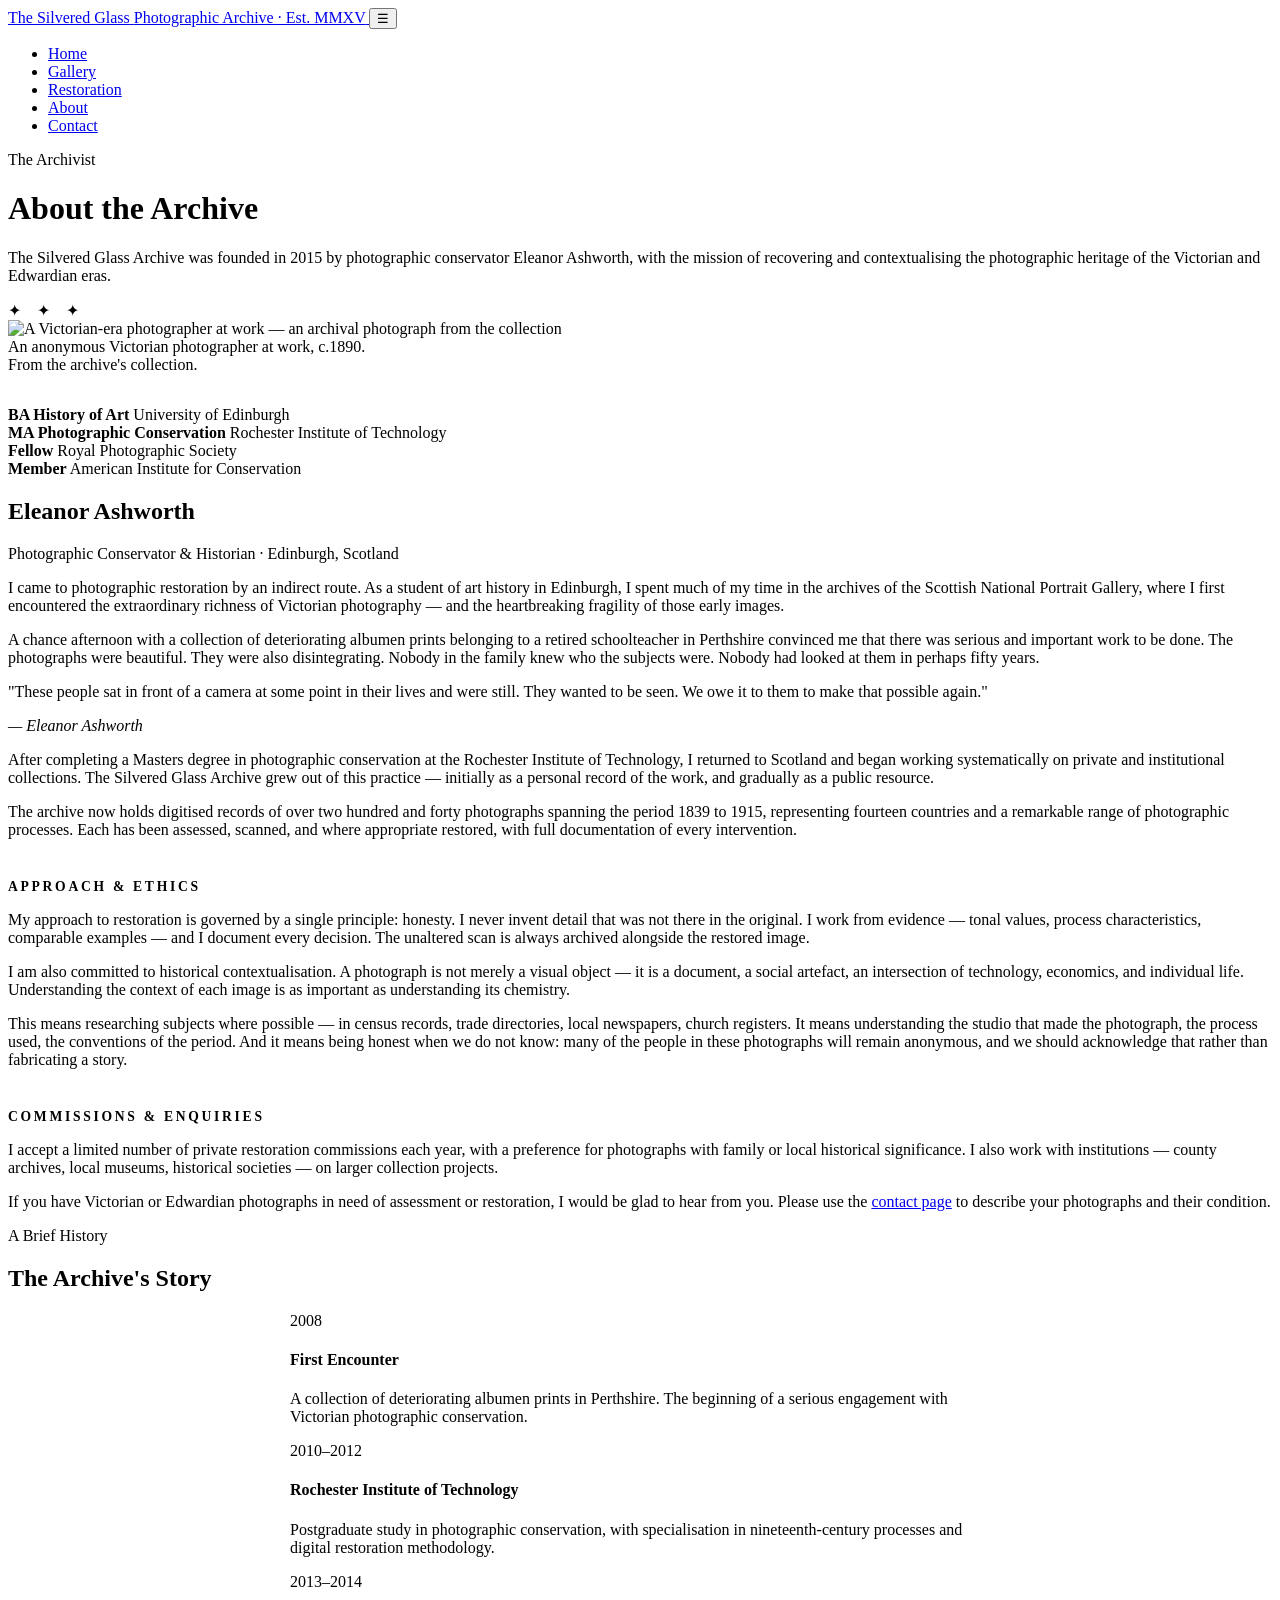
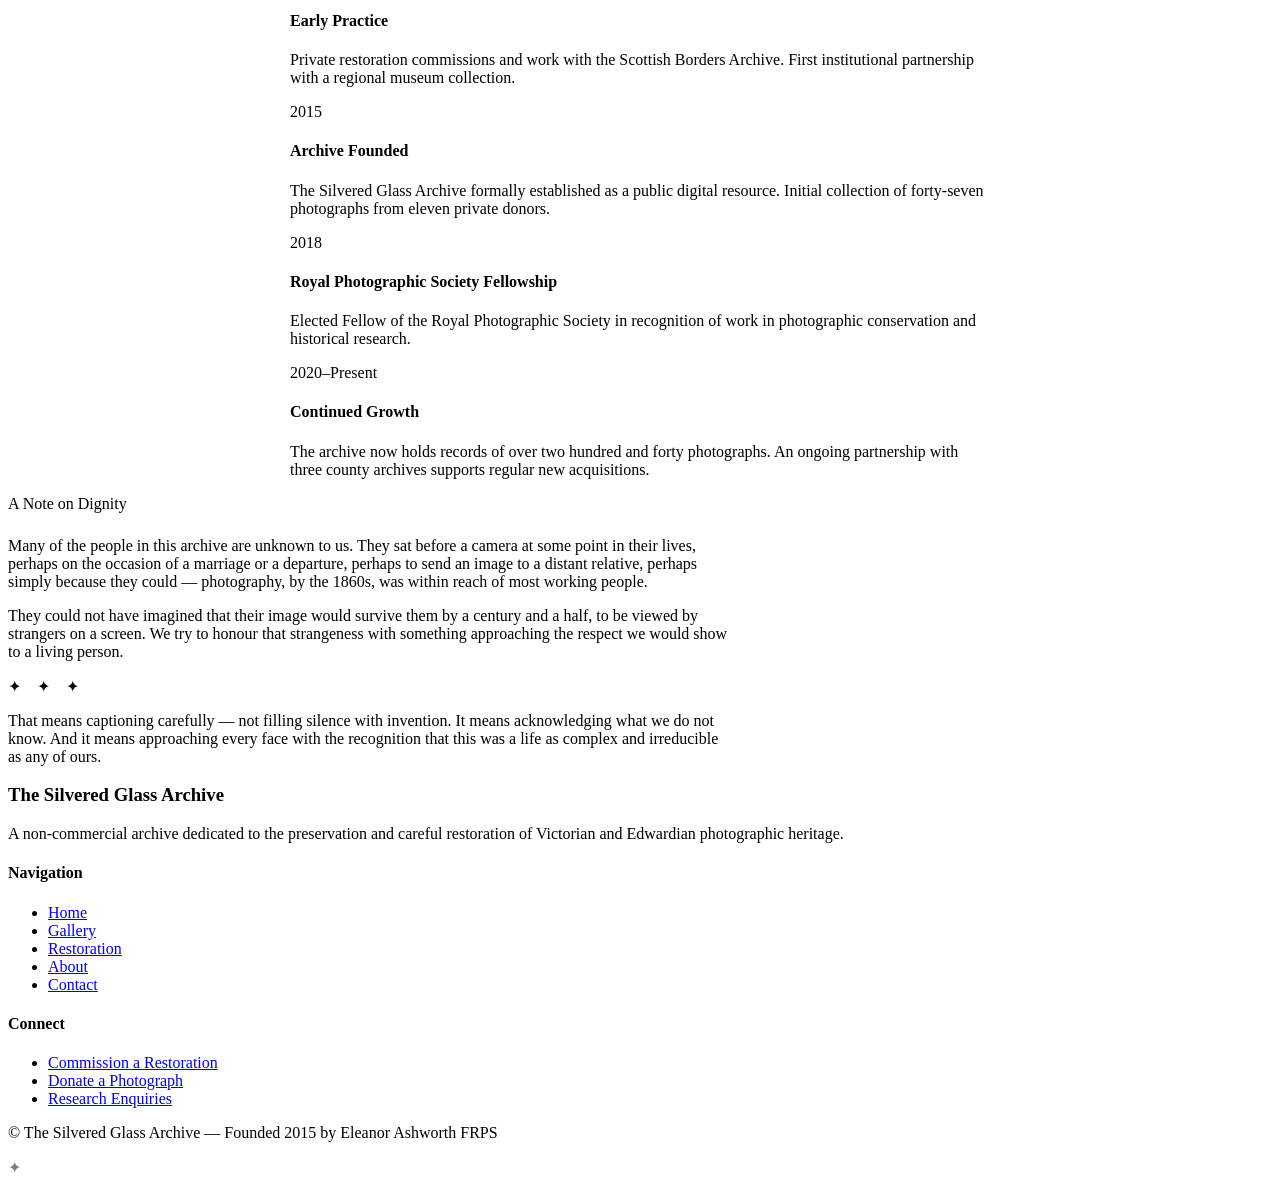
==== about.html @ 6a4a6309 "Add files via upload" ====
<!DOCTYPE html>
<html lang="en">
<head>
  <meta charset="UTF-8">
  <meta name="viewport" content="width=device-width, initial-scale=1.0">
  <meta name="description" content="About Eleanor Ashworth, founder of the Silvered Glass Archive and specialist in Victorian and Edwardian photographic restoration.">
  <title>About — The Silvered Glass Archive</title>
  <link rel="preconnect" href="https://fonts.googleapis.com">
  <link rel="preconnect" href="https://fonts.gstatic.com" crossorigin>
  <link rel="stylesheet" href="css/style.css">
</head>
<body>

<nav class="site-nav">
  <div class="nav-inner">
    <a href="index.html" class="nav-brand">
      <span>The Silvered Glass</span>
      <span>Photographic Archive · Est. MMXV</span>
    </a>
    <button class="nav-toggle" aria-label="Toggle navigation">☰</button>
    <ul class="nav-links">
      <li><a href="index.html">Home</a></li>
      <li><a href="gallery.html">Gallery</a></li>
      <li><a href="restoration.html">Restoration</a></li>
      <li><a href="about.html">About</a></li>
      <li><a href="contact.html">Contact</a></li>
    </ul>
  </div>
</nav>

<main class="page-wrap">

  <header class="page-hero">
    <p class="section-eyebrow">The Archivist</p>
    <h1 class="section-title">About the Archive</h1>
    <p class="section-lead">
      The Silvered Glass Archive was founded in 2015 by photographic conservator Eleanor Ashworth, with the mission of recovering and contextualising the photographic heritage of the Victorian and Edwardian eras.
    </p>
    <div class="ornament-divider" aria-hidden="true">✦ &ensp; ✦ &ensp; ✦</div>
  </header>

  <!-- MAIN ABOUT SECTION -->
  <section class="section">
    <div class="about-grid">

      <!-- Portrait column -->
      <div class="about-portrait">
        <img
          src="https://upload.wikimedia.org/wikipedia/commons/thumb/b/b2/Fotothek_df_ps_0000010_Portr%C3%A4ts_%5E_Berufsportr%C3%A4ts_%5E_Fotografen.jpg/480px-Fotothek_df_ps_0000010_Portr%C3%A4ts_%5E_Berufsportr%C3%A4ts_%5E_Fotografen.jpg"
          alt="A Victorian-era photographer at work — an archival photograph from the collection"
          loading="lazy">
        <div class="about-portrait-caption">
          An anonymous Victorian photographer at work, c.1890.<br>From the archive's collection.
        </div>

        <div style="margin-top:2rem;">
          <div class="credentials">
            <div class="credential-item">
              <strong>BA History of Art</strong>
              <span>University of Edinburgh</span>
            </div>
            <div class="credential-item">
              <strong>MA Photographic Conservation</strong>
              <span>Rochester Institute of Technology</span>
            </div>
            <div class="credential-item">
              <strong>Fellow</strong>
              <span>Royal Photographic Society</span>
            </div>
            <div class="credential-item">
              <strong>Member</strong>
              <span>American Institute for Conservation</span>
            </div>
          </div>
        </div>
      </div>

      <!-- Text column -->
      <div class="about-text">
        <h2>Eleanor Ashworth</h2>
        <p class="tagline">Photographic Conservator &amp; Historian · Edinburgh, Scotland</p>

        <p>
          I came to photographic restoration by an indirect route. As a student of art history in Edinburgh, I spent much of my time in the archives of the Scottish National Portrait Gallery, where I first encountered the extraordinary richness of Victorian photography — and the heartbreaking fragility of those early images.
        </p>

        <p>
          A chance afternoon with a collection of deteriorating albumen prints belonging to a retired schoolteacher in Perthshire convinced me that there was serious and important work to be done. The photographs were beautiful. They were also disintegrating. Nobody in the family knew who the subjects were. Nobody had looked at them in perhaps fifty years.
        </p>

        <div class="pullquote">
          <p>"These people sat in front of a camera at some point in their lives and were still. They wanted to be seen. We owe it to them to make that possible again."</p>
          <cite>— Eleanor Ashworth</cite>
        </div>

        <p>
          After completing a Masters degree in photographic conservation at the Rochester Institute of Technology, I returned to Scotland and began working systematically on private and institutional collections. The Silvered Glass Archive grew out of this practice — initially as a personal record of the work, and gradually as a public resource.
        </p>

        <p>
          The archive now holds digitised records of over two hundred and forty photographs spanning the period 1839 to 1915, representing fourteen countries and a remarkable range of photographic processes. Each has been assessed, scanned, and where appropriate restored, with full documentation of every intervention.
        </p>

        <h3 style="font-family:var(--font-heading);font-size:.85rem;letter-spacing:.2em;text-transform:uppercase;color:var(--gold);margin:2.5rem 0 1rem;">Approach &amp; Ethics</h3>

        <p>
          My approach to restoration is governed by a single principle: honesty. I never invent detail that was not there in the original. I work from evidence — tonal values, process characteristics, comparable examples — and I document every decision. The unaltered scan is always archived alongside the restored image.
        </p>

        <p>
          I am also committed to historical contextualisation. A photograph is not merely a visual object — it is a document, a social artefact, an intersection of technology, economics, and individual life. Understanding the context of each image is as important as understanding its chemistry.
        </p>

        <p>
          This means researching subjects where possible — in census records, trade directories, local newspapers, church registers. It means understanding the studio that made the photograph, the process used, the conventions of the period. And it means being honest when we do not know: many of the people in these photographs will remain anonymous, and we should acknowledge that rather than fabricating a story.
        </p>

        <h3 style="font-family:var(--font-heading);font-size:.85rem;letter-spacing:.2em;text-transform:uppercase;color:var(--gold);margin:2.5rem 0 1rem;">Commissions &amp; Enquiries</h3>

        <p>
          I accept a limited number of private restoration commissions each year, with a preference for photographs with family or local historical significance. I also work with institutions — county archives, local museums, historical societies — on larger collection projects.
        </p>

        <p>
          If you have Victorian or Edwardian photographs in need of assessment or restoration, I would be glad to hear from you. Please use the <a href="contact.html">contact page</a> to describe your photographs and their condition.
        </p>
      </div>
    </div>
  </section>

  <!-- ARCHIVE HISTORY -->
  <div class="stripe">
    <div class="section" style="padding-top:0;padding-bottom:0;">
      <div class="section-header">
        <p class="section-eyebrow">A Brief History</p>
        <h2 class="section-title">The Archive's Story</h2>
      </div>

      <div style="max-width:700px;margin:0 auto;">
        <div class="timeline">
          <div class="timeline-entry">
            <p class="timeline-year">2008</p>
            <h4>First Encounter</h4>
            <p>A collection of deteriorating albumen prints in Perthshire. The beginning of a serious engagement with Victorian photographic conservation.</p>
          </div>
          <div class="timeline-entry">
            <p class="timeline-year">2010–2012</p>
            <h4>Rochester Institute of Technology</h4>
            <p>Postgraduate study in photographic conservation, with specialisation in nineteenth-century processes and digital restoration methodology.</p>
          </div>
          <div class="timeline-entry">
            <p class="timeline-year">2013–2014</p>
            <h4>Early Practice</h4>
            <p>Private restoration commissions and work with the Scottish Borders Archive. First institutional partnership with a regional museum collection.</p>
          </div>
          <div class="timeline-entry">
            <p class="timeline-year">2015</p>
            <h4>Archive Founded</h4>
            <p>The Silvered Glass Archive formally established as a public digital resource. Initial collection of forty-seven photographs from eleven private donors.</p>
          </div>
          <div class="timeline-entry">
            <p class="timeline-year">2018</p>
            <h4>Royal Photographic Society Fellowship</h4>
            <p>Elected Fellow of the Royal Photographic Society in recognition of work in photographic conservation and historical research.</p>
          </div>
          <div class="timeline-entry">
            <p class="timeline-year">2020–Present</p>
            <h4>Continued Growth</h4>
            <p>The archive now holds records of over two hundred and forty photographs. An ongoing partnership with three county archives supports regular new acquisitions.</p>
          </div>
        </div>
      </div>
    </div>
  </div>

  <!-- PHILOSOPHY SECTION -->
  <section class="section">
    <div class="intro-block max-w-prose" style="max-width:720px;">
      <div class="corner-decoration tl"></div>
      <div class="corner-decoration tr"></div>
      <div class="corner-decoration bl"></div>
      <div class="corner-decoration br"></div>
      <p class="section-eyebrow" style="margin-bottom:1.5rem;">A Note on Dignity</p>
      <p>
        Many of the people in this archive are unknown to us. They sat before a camera at some point in their lives, perhaps on the occasion of a marriage or a departure, perhaps to send an image to a distant relative, perhaps simply because they could — photography, by the 1860s, was within reach of most working people.
      </p>
      <p>
        They could not have imagined that their image would survive them by a century and a half, to be viewed by strangers on a screen. We try to honour that strangeness with something approaching the respect we would show to a living person.
      </p>
      <div class="ornament-divider" aria-hidden="true">✦ &ensp; ✦ &ensp; ✦</div>
      <p>
        That means captioning carefully — not filling silence with invention. It means acknowledging what we do not know. And it means approaching every face with the recognition that this was a life as complex and irreducible as any of ours.
      </p>
    </div>
  </section>

</main>

<footer class="site-footer">
  <div class="footer-inner">
    <div class="footer-brand">
      <h3>The Silvered Glass Archive</h3>
      <p>A non-commercial archive dedicated to the preservation and careful restoration of Victorian and Edwardian photographic heritage.</p>
    </div>
    <div class="footer-col">
      <h4>Navigation</h4>
      <ul>
        <li><a href="index.html">Home</a></li>
        <li><a href="gallery.html">Gallery</a></li>
        <li><a href="restoration.html">Restoration</a></li>
        <li><a href="about.html">About</a></li>
        <li><a href="contact.html">Contact</a></li>
      </ul>
    </div>
    <div class="footer-col">
      <h4>Connect</h4>
      <ul>
        <li><a href="contact.html">Commission a Restoration</a></li>
        <li><a href="contact.html">Donate a Photograph</a></li>
        <li><a href="contact.html">Research Enquiries</a></li>
      </ul>
    </div>
  </div>
  <div class="footer-bottom">
    <p>© The Silvered Glass Archive — Founded 2015 by Eleanor Ashworth FRPS</p>
    <p style="color:var(--gold);opacity:.5;">✦</p>
  </div>
</footer>

<script src="js/main.js"></script>
</body>
</html>
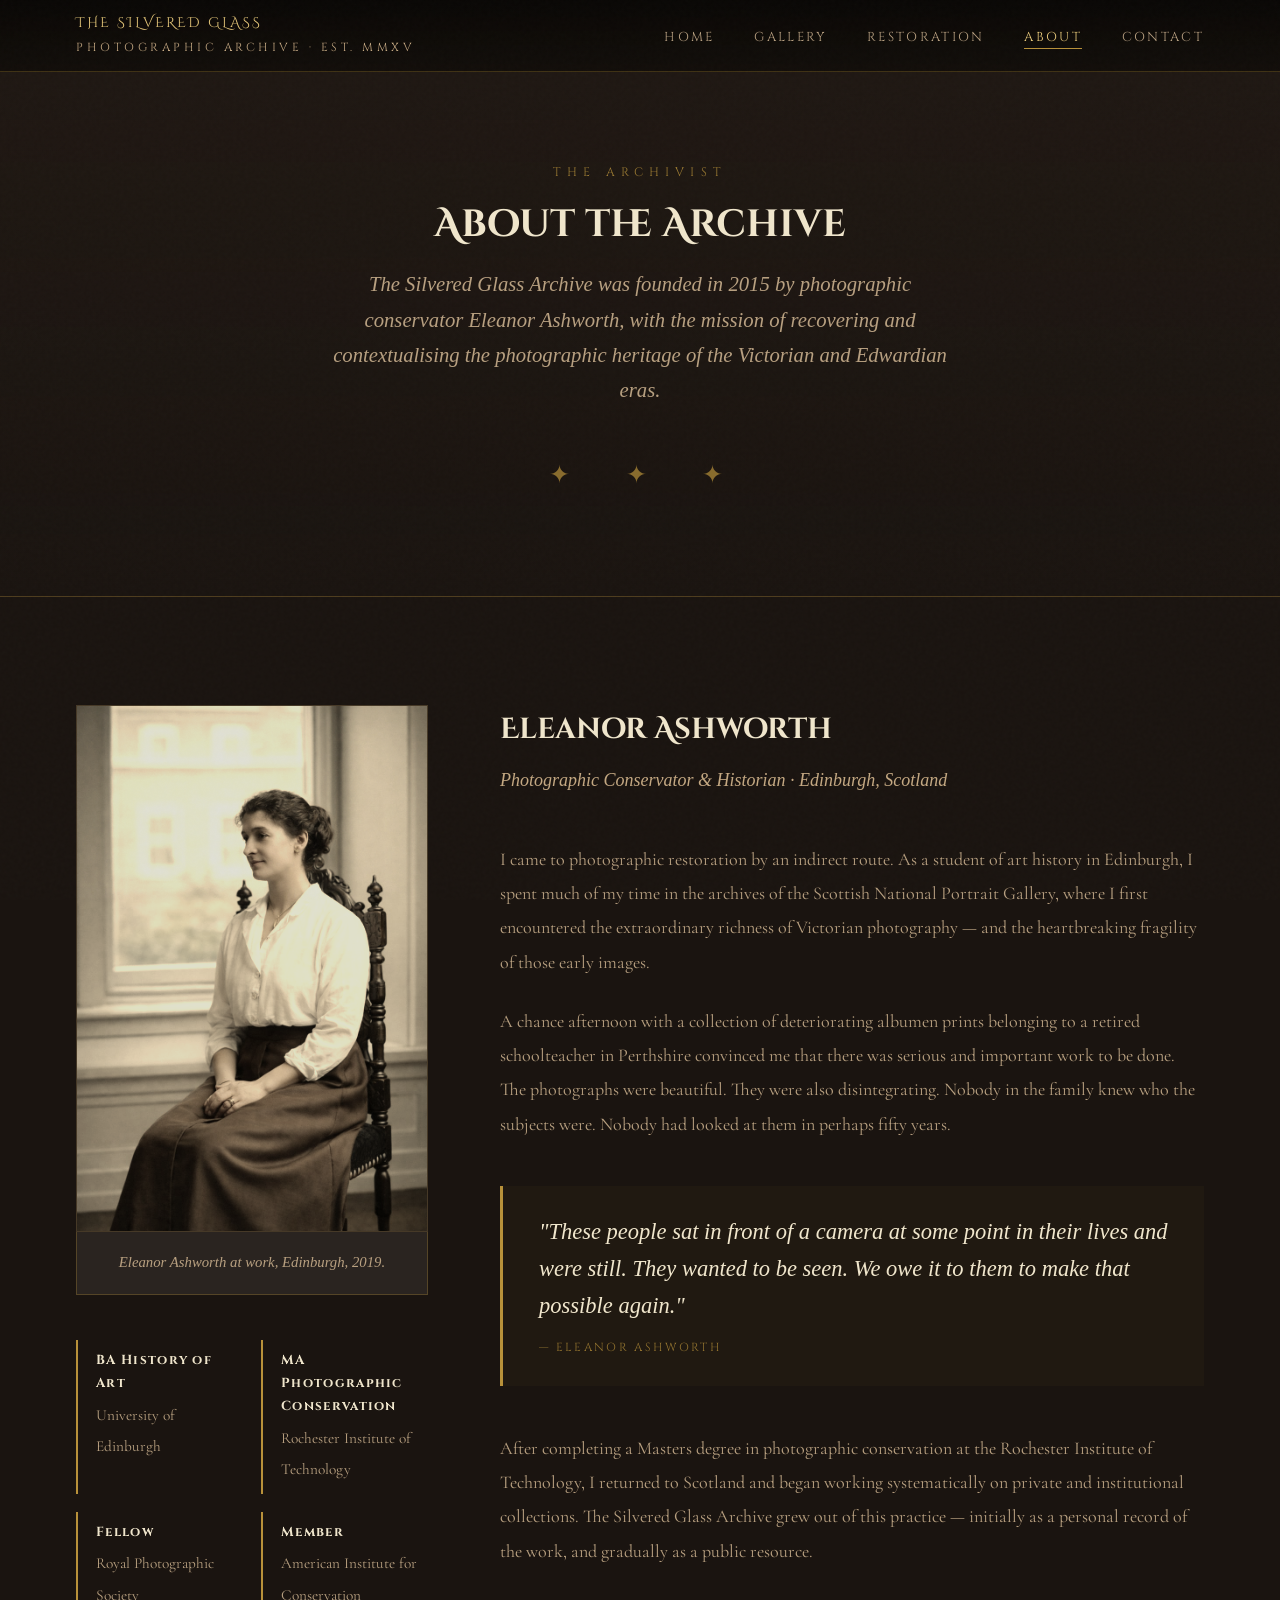
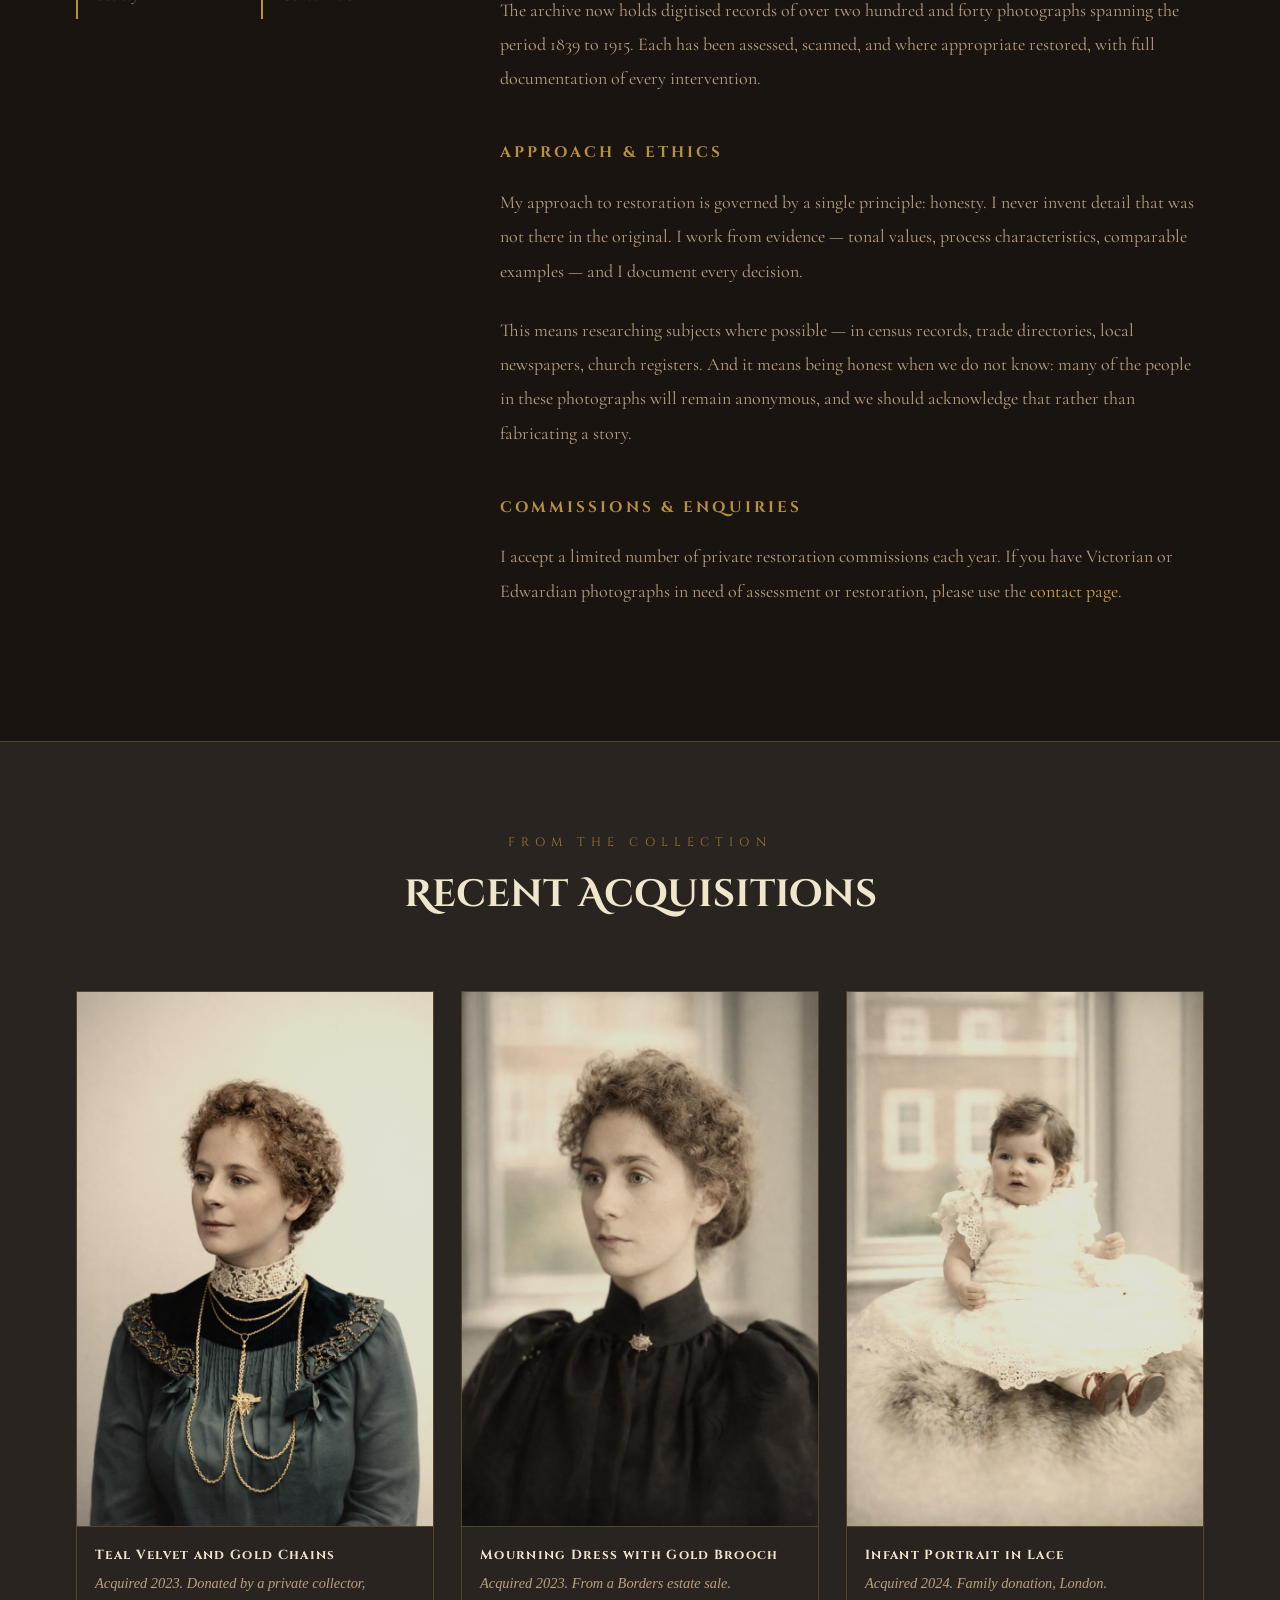
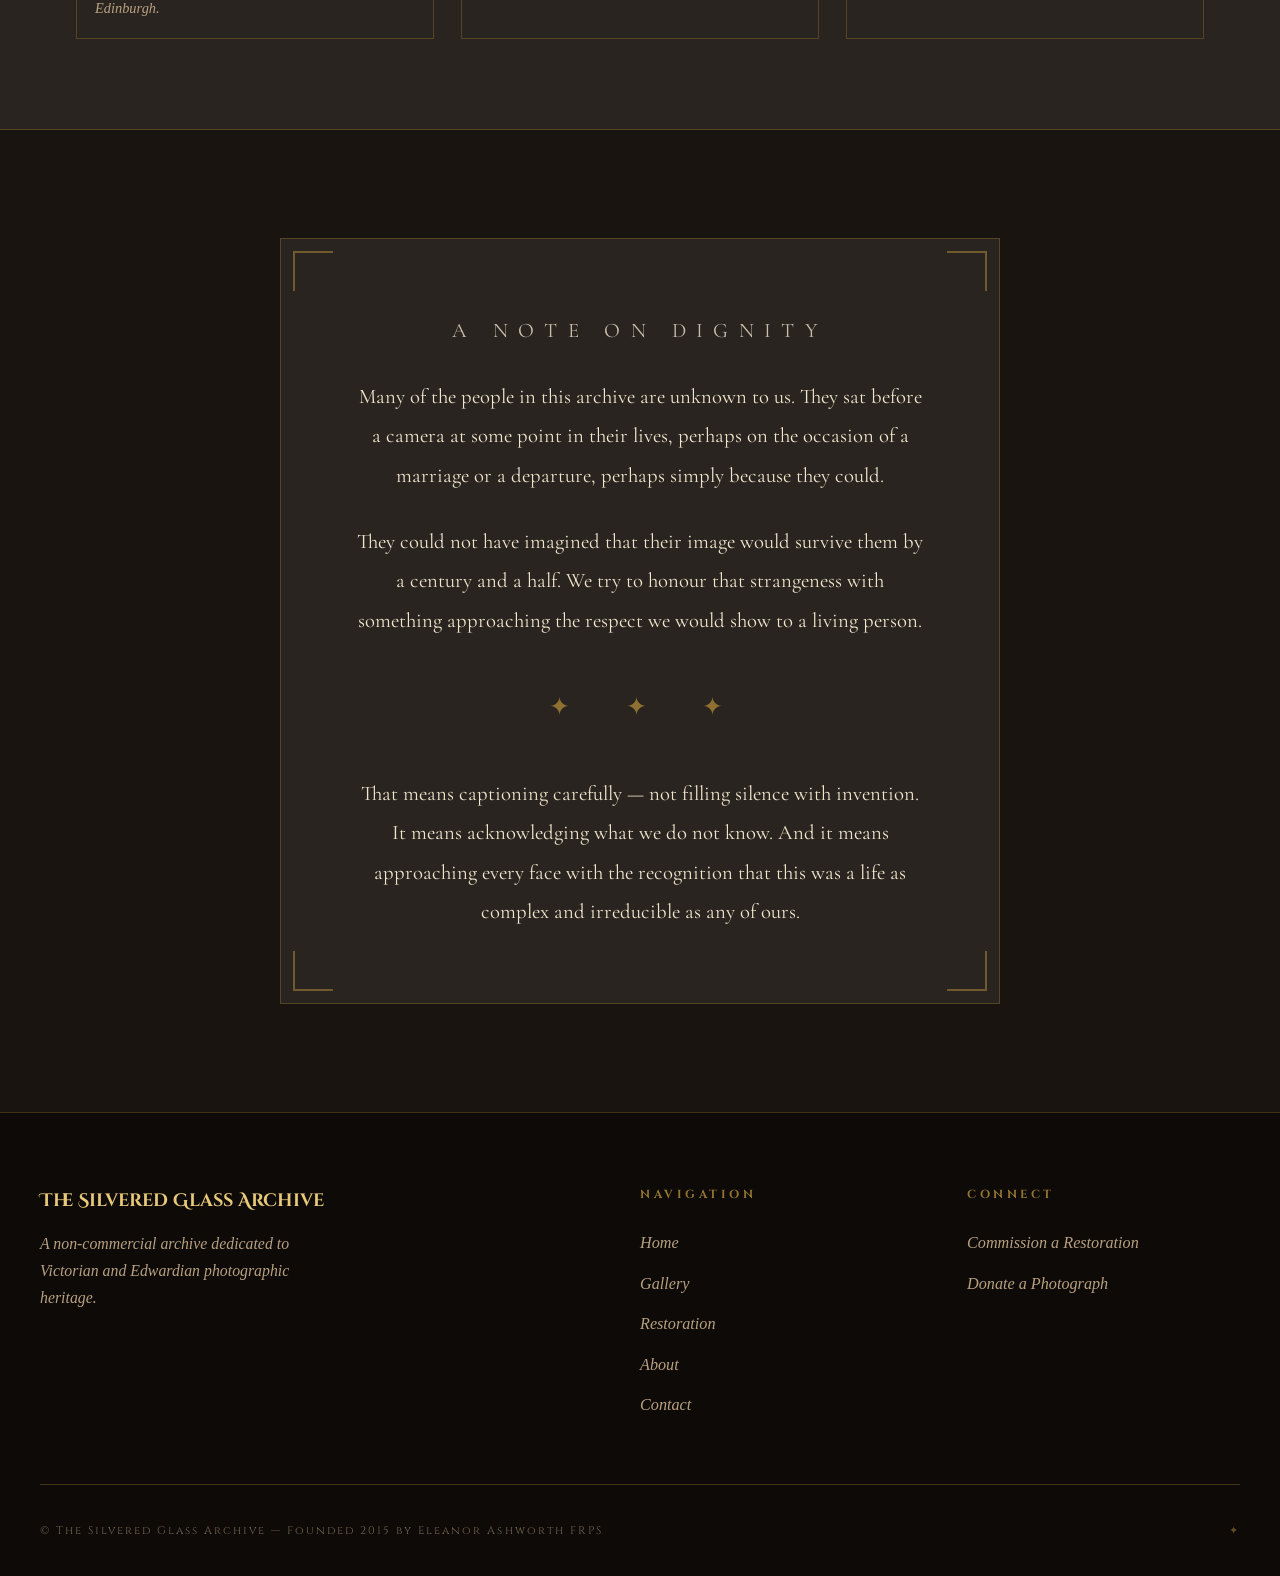
==== commit 1cb78843: "Add files via upload" ====
--- a/about.html
+++ b/about.html
@@ -3,21 +3,1219 @@
 <head>
   <meta charset="UTF-8">
   <meta name="viewport" content="width=device-width, initial-scale=1.0">
-  <meta name="description" content="About Eleanor Ashworth, founder of the Silvered Glass Archive and specialist in Victorian and Edwardian photographic restoration.">
   <title>About — The Silvered Glass Archive</title>
-  <link rel="preconnect" href="https://fonts.googleapis.com">
-  <link rel="preconnect" href="https://fonts.gstatic.com" crossorigin>
-  <link rel="stylesheet" href="css/style.css">
+  <style>
+@import url('https://fonts.googleapis.com/css2?family=IM+Fell+English:ital@0;1&family=IM+Fell+English+SC&family=Cinzel+Decorative:wght@400;700&family=Cinzel:wght@400;500;600&family=Cormorant+Garamond:ital,wght@0,300;0,400;0,500;0,600;1,300;1,400;1,500&display=swap');
+
+/* ─────────────────────────────────────────
+   CUSTOM PROPERTIES
+───────────────────────────────────────── */
+:root {
+  --ink:          #1a1410;
+  --charcoal:     #2a2420;
+  --dark-brown:   #3d2e22;
+  --warm-brown:   #5c4030;
+  --gold:         #b8913a;
+  --gold-light:   #d4a84b;
+  --gold-pale:    #e8c97a;
+  --parchment:    #f0e6cc;
+  --parchment-dk: #ddd0b0;
+  --cream:        #f7f0e0;
+  --sepia:        #c4a882;
+  --sepia-dark:   #8b7355;
+  --text-primary: #f0e6cc;
+  --text-muted:   #b8a080;
+  --border:       rgba(184,145,58,0.3);
+  --border-bright:rgba(184,145,58,0.65);
+  --shadow:       rgba(0,0,0,0.6);
+
+  --font-display: 'Cinzel Decorative', serif;
+  --font-heading: 'Cinzel', serif;
+  --font-body:    'Cormorant Garamond', serif;
+  --font-italic:  'IM Fell English', serif;
+
+  --nav-h: 72px;
+}
+
+/* ─────────────────────────────────────────
+   RESET & BASE
+───────────────────────────────────────── */
+*, *::before, *::after { box-sizing: border-box; margin: 0; padding: 0; }
+
+html { scroll-behavior: smooth; font-size: 18px; }
+
+body {
+  background-color: var(--ink);
+  color: var(--text-primary);
+  font-family: var(--font-body);
+  font-weight: 400;
+  line-height: 1.75;
+  min-height: 100vh;
+  overflow-x: hidden;
+}
+
+/* Grain texture overlay */
+body::before {
+  content: '';
+  position: fixed;
+  inset: 0;
+  background-image: url("data:image/svg+xml,%3Csvg viewBox='0 0 256 256' xmlns='http://www.w3.org/2000/svg'%3E%3Cfilter id='noise'%3E%3CfeTurbulence type='fractalNoise' baseFrequency='0.9' numOctaves='4' stitchTiles='stitch'/%3E%3C/filter%3E%3Crect width='100%25' height='100%25' filter='url(%23noise)' opacity='0.04'/%3E%3C/svg%3E");
+  pointer-events: none;
+  z-index: 9999;
+  opacity: 0.45;
+}
+
+img { max-width: 100%; display: block; }
+a  { color: var(--gold-light); text-decoration: none; transition: color .25s; }
+a:hover { color: var(--gold-pale); }
+
+/* ─────────────────────────────────────────
+   SCROLLBAR
+───────────────────────────────────────── */
+::-webkit-scrollbar { width: 8px; }
+::-webkit-scrollbar-track { background: var(--charcoal); }
+::-webkit-scrollbar-thumb { background: var(--warm-brown); border-radius: 4px; }
+::-webkit-scrollbar-thumb:hover { background: var(--gold); }
+
+/* ─────────────────────────────────────────
+   ORNAMENTAL ELEMENTS
+───────────────────────────────────────── */
+.ornament {
+  display: flex; align-items: center; gap: 1rem;
+  color: var(--gold); font-size: .9rem; letter-spacing: .15em;
+}
+.ornament::before,
+.ornament::after {
+  content: '';
+  flex: 1; height: 1px;
+  background: linear-gradient(90deg, transparent, var(--gold), transparent);
+}
+
+.ornament-divider {
+  text-align: center;
+  color: var(--gold);
+  font-size: 1.4rem;
+  letter-spacing: .3em;
+  margin: 2.5rem 0;
+  opacity: .7;
+}
+
+.corner-decoration {
+  position: absolute;
+  width: 40px; height: 40px;
+  border-color: var(--gold);
+  border-style: solid;
+  opacity: .5;
+}
+.corner-decoration.tl { top: 12px; left: 12px; border-width: 2px 0 0 2px; }
+.corner-decoration.tr { top: 12px; right: 12px; border-width: 2px 2px 0 0; }
+.corner-decoration.bl { bottom: 12px; left: 12px; border-width: 0 0 2px 2px; }
+.corner-decoration.br { bottom: 12px; right: 12px; border-width: 0 2px 2px 0; }
+
+/* ─────────────────────────────────────────
+   NAVIGATION
+───────────────────────────────────────── */
+.site-nav {
+  position: fixed; top: 0; left: 0; right: 0;
+  height: var(--nav-h);
+  background: linear-gradient(180deg, rgba(10,8,6,.98) 0%, rgba(18,14,10,.92) 100%);
+  border-bottom: 1px solid var(--border);
+  z-index: 1000;
+  display: flex; align-items: center;
+  backdrop-filter: blur(8px);
+}
+
+.nav-inner {
+  max-width: 1200px; width: 100%;
+  margin: 0 auto;
+  padding: 0 2rem;
+  display: flex; align-items: center; justify-content: space-between;
+}
+
+.nav-brand {
+  font-family: var(--font-heading);
+  font-size: .85rem;
+  letter-spacing: .22em;
+  text-transform: uppercase;
+  color: var(--gold-light);
+  display: flex; flex-direction: column; align-items: flex-start;
+  gap: 2px;
+}
+.nav-brand span:first-child {
+  font-family: var(--font-display);
+  font-size: .75rem;
+  letter-spacing: .15em;
+  color: var(--gold-pale);
+}
+.nav-brand span:last-child {
+  font-size: .65rem;
+  color: var(--sepia);
+  letter-spacing: .3em;
+}
+
+.nav-links {
+  list-style: none;
+  display: flex; gap: 2.2rem; align-items: center;
+}
+
+.nav-links a {
+  font-family: var(--font-heading);
+  font-size: .72rem;
+  letter-spacing: .18em;
+  text-transform: uppercase;
+  color: var(--text-muted);
+  position: relative;
+  padding-bottom: 3px;
+  transition: color .3s;
+}
+.nav-links a::after {
+  content: '';
+  position: absolute; bottom: 0; left: 0; right: 0;
+  height: 1px;
+  background: var(--gold);
+  transform: scaleX(0);
+  transition: transform .3s ease;
+}
+.nav-links a:hover,
+.nav-links a.active { color: var(--gold-pale); }
+.nav-links a:hover::after,
+.nav-links a.active::after { transform: scaleX(1); }
+
+.nav-toggle {
+  display: none;
+  background: none; border: 1px solid var(--border);
+  color: var(--gold); cursor: pointer;
+  padding: .4rem .6rem; font-size: 1.1rem;
+  border-radius: 2px;
+}
+
+/* ─────────────────────────────────────────
+   PAGE WRAPPER
+───────────────────────────────────────── */
+.page-wrap {
+  padding-top: var(--nav-h);
+  min-height: 100vh;
+}
+
+/* ─────────────────────────────────────────
+   HERO — HOME
+───────────────────────────────────────── */
+.hero {
+  position: relative;
+  min-height: calc(100vh - var(--nav-h));
+  display: flex; align-items: center; justify-content: center;
+  overflow: hidden;
+  background: var(--ink);
+}
+
+.hero-backdrop {
+  position: absolute; inset: 0;
+  background:
+    radial-gradient(ellipse 80% 60% at 50% 40%, rgba(92,64,48,.18) 0%, transparent 70%),
+    radial-gradient(ellipse 60% 80% at 20% 80%, rgba(61,46,34,.2) 0%, transparent 60%),
+    linear-gradient(180deg, rgba(10,8,6,1) 0%, rgba(26,20,16,.95) 50%, rgba(10,8,6,1) 100%);
+}
+
+/* Vignette photo strips */
+.hero-photos {
+  position: absolute; inset: 0;
+  display: grid;
+  grid-template-columns: repeat(5, 1fr);
+  opacity: .12;
+  gap: 2px;
+}
+.hero-photos .photo-strip {
+  background: var(--dark-brown);
+  position: relative;
+  overflow: hidden;
+}
+.hero-photos .photo-strip::after {
+  content: '';
+  position: absolute; inset: 0;
+  background: linear-gradient(180deg, var(--ink) 0%, transparent 25%, transparent 75%, var(--ink) 100%);
+}
+
+.hero-content {
+  position: relative;
+  text-align: center;
+  padding: 4rem 2rem;
+  max-width: 860px;
+}
+
+.hero-eyebrow {
+  font-family: var(--font-heading);
+  font-size: .72rem;
+  letter-spacing: .45em;
+  text-transform: uppercase;
+  color: var(--gold);
+  margin-bottom: 1.8rem;
+  opacity: .85;
+}
+
+.hero-title {
+  font-family: var(--font-display);
+  font-size: clamp(2rem, 5vw, 3.6rem);
+  font-weight: 700;
+  line-height: 1.15;
+  color: var(--parchment);
+  text-shadow: 0 2px 30px rgba(0,0,0,.8);
+  margin-bottom: .8rem;
+}
+.hero-title em {
+  font-style: italic;
+  color: var(--gold-pale);
+  font-family: 'IM Fell English', serif;
+}
+
+.hero-subtitle {
+  font-family: var(--font-italic);
+  font-style: italic;
+  font-size: clamp(1rem, 2.2vw, 1.3rem);
+  color: var(--sepia);
+  line-height: 1.6;
+  margin-bottom: 2.8rem;
+  max-width: 580px;
+  margin-left: auto; margin-right: auto;
+}
+
+.hero-dates {
+  font-family: var(--font-heading);
+  font-size: .7rem;
+  letter-spacing: .4em;
+  color: var(--gold);
+  opacity: .7;
+  margin-bottom: 3rem;
+}
+
+.btn-primary {
+  display: inline-block;
+  font-family: var(--font-heading);
+  font-size: .75rem;
+  letter-spacing: .25em;
+  text-transform: uppercase;
+  color: var(--ink);
+  background: linear-gradient(135deg, var(--gold) 0%, var(--gold-light) 50%, var(--gold) 100%);
+  padding: .85rem 2.4rem;
+  border: none;
+  cursor: pointer;
+  position: relative;
+  transition: opacity .3s, transform .2s;
+  clip-path: polygon(8px 0%, 100% 0%, calc(100% - 8px) 100%, 0% 100%);
+}
+.btn-primary:hover {
+  opacity: .9; transform: translateY(-1px);
+  color: var(--ink);
+}
+
+.btn-secondary {
+  display: inline-block;
+  font-family: var(--font-heading);
+  font-size: .75rem;
+  letter-spacing: .25em;
+  text-transform: uppercase;
+  color: var(--gold-light);
+  background: transparent;
+  padding: .82rem 2.2rem;
+  border: 1px solid var(--gold);
+  cursor: pointer;
+  transition: background .3s, color .3s;
+}
+.btn-secondary:hover {
+  background: rgba(184,145,58,.1);
+  color: var(--gold-pale);
+}
+
+.hero-cta { display: flex; gap: 1.2rem; justify-content: center; flex-wrap: wrap; }
+
+/* ─────────────────────────────────────────
+   SECTION COMMONS
+───────────────────────────────────────── */
+.section {
+  padding: 6rem 2rem;
+  max-width: 1200px;
+  margin: 0 auto;
+}
+
+.section-full {
+  padding: 6rem 2rem;
+}
+
+.section-header {
+  text-align: center;
+  margin-bottom: 4rem;
+}
+
+.section-eyebrow {
+  font-family: var(--font-heading);
+  font-size: .68rem;
+  letter-spacing: .5em;
+  text-transform: uppercase;
+  color: var(--gold);
+  opacity: .8;
+  margin-bottom: 1rem;
+}
+
+.section-title {
+  font-family: var(--font-display);
+  font-size: clamp(1.4rem, 3vw, 2.2rem);
+  color: var(--parchment);
+  margin-bottom: 1rem;
+  line-height: 1.25;
+}
+
+.section-lead {
+  font-family: var(--font-italic);
+  font-style: italic;
+  font-size: 1.15rem;
+  color: var(--text-muted);
+  max-width: 620px;
+  margin: 0 auto;
+  line-height: 1.7;
+}
+
+/* ─────────────────────────────────────────
+   FEATURED GRID — HOME
+───────────────────────────────────────── */
+.featured-grid {
+  display: grid;
+  grid-template-columns: repeat(3, 1fr);
+  grid-template-rows: auto auto;
+  gap: 1.5rem;
+}
+
+.featured-grid .card:first-child {
+  grid-column: 1 / 3;
+  grid-row: 1 / 2;
+}
+
+.photo-card {
+  position: relative;
+  overflow: hidden;
+  background: var(--charcoal);
+  border: 1px solid var(--border);
+  cursor: pointer;
+  transition: border-color .3s, transform .3s;
+}
+.photo-card:hover { border-color: var(--border-bright); transform: translateY(-2px); }
+
+.photo-card-img {
+  width: 100%; aspect-ratio: 4/3;
+  object-fit: cover;
+  filter: sepia(.6) contrast(1.05) brightness(.9);
+  transition: filter .5s, transform .5s;
+}
+.photo-card:first-child .photo-card-img { aspect-ratio: 16/9; }
+
+.photo-card:hover .photo-card-img {
+  filter: sepia(.3) contrast(1.08) brightness(.95);
+  transform: scale(1.02);
+}
+
+.photo-card-caption {
+  padding: 1.2rem 1.4rem;
+  border-top: 1px solid var(--border);
+  background: linear-gradient(180deg, rgba(26,20,16,.9) 0%, rgba(10,8,6,.95) 100%);
+}
+.photo-card-caption h3 {
+  font-family: var(--font-heading);
+  font-size: .82rem;
+  letter-spacing: .12em;
+  color: var(--parchment);
+  margin-bottom: .3rem;
+}
+.photo-card-caption p {
+  font-family: var(--font-italic);
+  font-style: italic;
+  font-size: .85rem;
+  color: var(--text-muted);
+  line-height: 1.5;
+}
+.photo-card-year {
+  position: absolute;
+  top: .8rem; right: .8rem;
+  font-family: var(--font-heading);
+  font-size: .62rem;
+  letter-spacing: .2em;
+  color: var(--gold);
+  background: rgba(10,8,6,.8);
+  border: 1px solid var(--border);
+  padding: .2rem .6rem;
+}
+
+/* ─────────────────────────────────────────
+   INTRO TEXT BLOCK
+───────────────────────────────────────── */
+.intro-block {
+  background: var(--charcoal);
+  border: 1px solid var(--border);
+  padding: 4rem;
+  position: relative;
+  text-align: center;
+  margin: 0 auto;
+  max-width: 800px;
+}
+
+.intro-block p {
+  font-size: 1.15rem;
+  line-height: 1.9;
+  color: var(--parchment);
+  font-family: var(--font-body);
+}
+
+.intro-block p + p { margin-top: 1.5rem; }
+
+/* ─────────────────────────────────────────
+   STRIPE SECTION
+───────────────────────────────────────── */
+.stripe {
+  background: var(--charcoal);
+  border-top: 1px solid var(--border);
+  border-bottom: 1px solid var(--border);
+  padding: 5rem 2rem;
+}
+
+/* ─────────────────────────────────────────
+   GALLERY PAGE
+───────────────────────────────────────── */
+.page-hero {
+  padding: 5rem 2rem 3rem;
+  text-align: center;
+  border-bottom: 1px solid var(--border);
+  position: relative;
+  background: linear-gradient(180deg, rgba(61,46,34,.15) 0%, transparent 100%);
+}
+
+.gallery-filters {
+  display: flex;
+  justify-content: center;
+  gap: .6rem;
+  flex-wrap: wrap;
+  margin-bottom: 3rem;
+}
+
+.filter-btn {
+  font-family: var(--font-heading);
+  font-size: .65rem;
+  letter-spacing: .2em;
+  text-transform: uppercase;
+  color: var(--text-muted);
+  background: transparent;
+  border: 1px solid rgba(184,145,58,.2);
+  padding: .45rem 1.1rem;
+  cursor: pointer;
+  transition: all .25s;
+}
+.filter-btn:hover,
+.filter-btn.active {
+  color: var(--gold-pale);
+  border-color: var(--gold);
+  background: rgba(184,145,58,.08);
+}
+
+.gallery-masonry {
+  columns: 3;
+  column-gap: 1.4rem;
+}
+
+.gallery-item {
+  break-inside: avoid;
+  margin-bottom: 1.4rem;
+  position: relative;
+  border: 1px solid var(--border);
+  overflow: hidden;
+  cursor: pointer;
+  transition: border-color .3s;
+  background: var(--charcoal);
+}
+.gallery-item:hover { border-color: var(--border-bright); }
+
+.gallery-item img {
+  width: 100%;
+  display: block;
+  filter: sepia(.55) contrast(1.05) brightness(.88);
+  transition: filter .5s, transform .5s;
+}
+.gallery-item:hover img {
+  filter: sepia(.25) contrast(1.1) brightness(.95);
+  transform: scale(1.03);
+}
+
+.gallery-item-info {
+  padding: .9rem 1rem;
+  border-top: 1px solid var(--border);
+}
+.gallery-item-info h4 {
+  font-family: var(--font-heading);
+  font-size: .73rem;
+  letter-spacing: .1em;
+  color: var(--parchment);
+  margin-bottom: .25rem;
+}
+.gallery-item-info p {
+  font-family: var(--font-italic);
+  font-style: italic;
+  font-size: .8rem;
+  color: var(--text-muted);
+}
+.gallery-item-badge {
+  position: absolute;
+  top: .6rem; left: .6rem;
+  font-family: var(--font-heading);
+  font-size: .58rem;
+  letter-spacing: .18em;
+  text-transform: uppercase;
+  background: rgba(184,145,58,.85);
+  color: var(--ink);
+  padding: .18rem .55rem;
+}
+
+/* ─────────────────────────────────────────
+   LIGHTBOX
+───────────────────────────────────────── */
+.lightbox {
+  position: fixed; inset: 0;
+  background: rgba(5,4,3,.95);
+  z-index: 9000;
+  display: none;
+  align-items: center;
+  justify-content: center;
+  padding: 2rem;
+}
+.lightbox.open { display: flex; }
+
+.lightbox-inner {
+  position: relative;
+  max-width: 900px;
+  width: 100%;
+  text-align: center;
+}
+
+.lightbox-img {
+  max-height: 72vh;
+  width: auto;
+  max-width: 100%;
+  margin: 0 auto;
+  filter: sepia(.4) contrast(1.05);
+  border: 1px solid var(--border);
+}
+
+.lightbox-caption {
+  margin-top: 1.2rem;
+  font-family: var(--font-italic);
+  font-style: italic;
+  color: var(--text-muted);
+  font-size: .95rem;
+}
+
+.lightbox-close {
+  position: fixed; top: 1.5rem; right: 1.5rem;
+  background: none; border: 1px solid var(--border);
+  color: var(--gold); font-size: 1.4rem;
+  width: 42px; height: 42px;
+  cursor: pointer; display: flex; align-items: center; justify-content: center;
+  transition: background .2s;
+}
+.lightbox-close:hover { background: rgba(184,145,58,.15); }
+
+.lightbox-nav {
+  position: fixed; top: 50%; transform: translateY(-50%);
+  background: rgba(26,20,16,.8); border: 1px solid var(--border);
+  color: var(--gold); font-size: 1.5rem;
+  width: 48px; height: 64px;
+  cursor: pointer; display: flex; align-items: center; justify-content: center;
+  transition: background .2s;
+}
+.lightbox-nav:hover { background: rgba(184,145,58,.15); }
+.lightbox-prev { left: 1rem; }
+.lightbox-next { right: 1rem; }
+
+/* ─────────────────────────────────────────
+   BEFORE / AFTER SLIDER
+───────────────────────────────────────── */
+.before-after-container {
+  position: relative;
+  overflow: hidden;
+  cursor: ew-resize;
+  user-select: none;
+  border: 1px solid var(--border);
+  background: var(--charcoal);
+}
+
+.before-after-container img {
+  width: 100%;
+  display: block;
+  filter: none;
+}
+
+.ba-before {
+  position: absolute; top: 0; left: 0; right: 0; bottom: 0;
+  overflow: hidden;
+}
+
+.ba-before img {
+  filter: sepia(.8) contrast(.9) brightness(.8);
+  position: absolute; top: 0; left: 0; width: 100%; height: 100%;
+  object-fit: cover;
+}
+
+.ba-after img {
+  filter: sepia(.2) contrast(1.05) brightness(.95);
+}
+
+.ba-handle {
+  position: absolute; top: 0; bottom: 0;
+  width: 3px;
+  background: var(--gold);
+  transform: translateX(-50%);
+  z-index: 10;
+}
+.ba-handle::before,
+.ba-handle::after {
+  content: '';
+  position: absolute; left: 50%;
+  width: 40px; height: 40px;
+  transform: translateX(-50%);
+  background: var(--gold);
+  border-radius: 50%;
+  display: flex; align-items: center; justify-content: center;
+}
+.ba-handle::before { top: 50%; transform: translate(-50%, -50%); }
+.ba-handle::after {
+  top: 50%; transform: translate(-50%, -50%);
+  background: url("data:image/svg+xml,%3Csvg xmlns='http://www.w3.org/2000/svg' width='20' height='12' viewBox='0 0 20 12'%3E%3Cpath d='M0 6l4-4v3h12V2l4 4-4 4v-3H4v3z' fill='%231a1410'/%3E%3C/svg%3E") center/20px no-repeat var(--gold);
+  z-index: 1;
+}
+
+.ba-label {
+  position: absolute; top: .7rem;
+  font-family: var(--font-heading);
+  font-size: .62rem;
+  letter-spacing: .22em;
+  text-transform: uppercase;
+  background: rgba(10,8,6,.8);
+  border: 1px solid var(--border);
+  padding: .2rem .7rem;
+  pointer-events: none;
+}
+.ba-label-before { left: .7rem; color: var(--sepia); }
+.ba-label-after  { right: .7rem; color: var(--gold-pale); }
+
+/* ─────────────────────────────────────────
+   RESTORATION PAGE
+───────────────────────────────────────── */
+.restoration-pair {
+  display: grid;
+  grid-template-columns: 1fr 1fr;
+  gap: 3rem;
+  align-items: start;
+  margin-bottom: 6rem;
+  padding-bottom: 6rem;
+  border-bottom: 1px solid var(--border);
+}
+.restoration-pair:last-child { border-bottom: none; }
+
+.restoration-pair.reversed { direction: rtl; }
+.restoration-pair.reversed > * { direction: ltr; }
+
+.restoration-info h3 {
+  font-family: var(--font-display);
+  font-size: 1.3rem;
+  color: var(--parchment);
+  margin-bottom: .6rem;
+}
+.restoration-info .date-tag {
+  font-family: var(--font-heading);
+  font-size: .65rem;
+  letter-spacing: .3em;
+  color: var(--gold);
+  opacity: .8;
+  margin-bottom: 1.5rem;
+}
+.restoration-info p {
+  font-size: 1rem;
+  color: var(--text-muted);
+  line-height: 1.85;
+  margin-bottom: 1rem;
+}
+
+.process-steps {
+  display: grid;
+  grid-template-columns: repeat(auto-fit, minmax(220px, 1fr));
+  gap: 1.5rem;
+  margin-top: 3rem;
+}
+.process-step {
+  background: var(--charcoal);
+  border: 1px solid var(--border);
+  padding: 1.8rem;
+  position: relative;
+}
+.step-number {
+  font-family: var(--font-display);
+  font-size: 2.2rem;
+  color: var(--gold);
+  opacity: .25;
+  position: absolute;
+  top: .8rem; right: 1rem;
+  line-height: 1;
+}
+.process-step h4 {
+  font-family: var(--font-heading);
+  font-size: .78rem;
+  letter-spacing: .15em;
+  color: var(--parchment);
+  margin-bottom: .7rem;
+  text-transform: uppercase;
+}
+.process-step p {
+  font-size: .9rem;
+  color: var(--text-muted);
+  line-height: 1.7;
+}
+
+/* ─────────────────────────────────────────
+   ABOUT PAGE
+───────────────────────────────────────── */
+.about-grid {
+  display: grid;
+  grid-template-columns: 1fr 2fr;
+  gap: 4rem;
+  align-items: start;
+}
+
+.about-portrait {
+  position: sticky; top: calc(var(--nav-h) + 2rem);
+}
+.about-portrait img {
+  width: 100%;
+  filter: sepia(.65) contrast(1.05) brightness(.88);
+  border: 1px solid var(--border);
+}
+.about-portrait-caption {
+  border: 1px solid var(--border);
+  border-top: none;
+  padding: 1rem 1.2rem;
+  background: var(--charcoal);
+  font-family: var(--font-italic);
+  font-style: italic;
+  font-size: .82rem;
+  color: var(--text-muted);
+  text-align: center;
+}
+
+.about-text h2 {
+  font-family: var(--font-display);
+  font-size: 1.6rem;
+  color: var(--parchment);
+  margin-bottom: .4rem;
+}
+.about-text .tagline {
+  font-family: var(--font-italic);
+  font-style: italic;
+  color: var(--sepia);
+  margin-bottom: 2.5rem;
+  font-size: 1rem;
+}
+.about-text p {
+  font-size: 1rem;
+  line-height: 1.9;
+  color: var(--text-muted);
+  margin-bottom: 1.4rem;
+}
+
+.credentials {
+  display: grid;
+  grid-template-columns: 1fr 1fr;
+  gap: 1rem;
+  margin-top: 2.5rem;
+}
+.credential-item {
+  border-left: 2px solid var(--gold);
+  padding: .5rem 0 .5rem 1rem;
+}
+.credential-item strong {
+  display: block;
+  font-family: var(--font-heading);
+  font-size: .73rem;
+  letter-spacing: .1em;
+  color: var(--parchment);
+  margin-bottom: .2rem;
+}
+.credential-item span {
+  font-size: .85rem;
+  color: var(--text-muted);
+}
+
+/* ─────────────────────────────────────────
+   CONTACT PAGE
+───────────────────────────────────────── */
+.contact-grid {
+  display: grid;
+  grid-template-columns: 1fr 1.4fr;
+  gap: 4rem;
+  align-items: start;
+}
+
+.contact-info h3 {
+  font-family: var(--font-heading);
+  font-size: .8rem;
+  letter-spacing: .2em;
+  text-transform: uppercase;
+  color: var(--gold);
+  margin-bottom: 1.5rem;
+}
+.contact-info p {
+  font-size: .95rem;
+  color: var(--text-muted);
+  line-height: 1.85;
+  margin-bottom: 1.8rem;
+}
+
+.contact-detail {
+  display: flex; gap: 1rem; align-items: flex-start;
+  margin-bottom: 1.2rem;
+}
+.contact-detail-icon {
+  width: 36px; height: 36px;
+  border: 1px solid var(--border);
+  background: var(--charcoal);
+  display: flex; align-items: center; justify-content: center;
+  color: var(--gold); font-size: .9rem;
+  flex-shrink: 0;
+}
+.contact-detail-text strong {
+  display: block;
+  font-family: var(--font-heading);
+  font-size: .68rem;
+  letter-spacing: .15em;
+  text-transform: uppercase;
+  color: var(--parchment);
+  margin-bottom: .2rem;
+}
+.contact-detail-text span {
+  font-family: var(--font-italic);
+  font-style: italic;
+  color: var(--text-muted);
+  font-size: .9rem;
+}
+
+.contact-form {
+  background: var(--charcoal);
+  border: 1px solid var(--border);
+  padding: 2.8rem;
+  position: relative;
+}
+
+.form-row {
+  display: grid;
+  grid-template-columns: 1fr 1fr;
+  gap: 1.2rem;
+}
+
+.form-field { margin-bottom: 1.4rem; }
+
+.form-field label {
+  display: block;
+  font-family: var(--font-heading);
+  font-size: .65rem;
+  letter-spacing: .22em;
+  text-transform: uppercase;
+  color: var(--sepia);
+  margin-bottom: .5rem;
+}
+
+.form-field input,
+.form-field textarea,
+.form-field select {
+  width: 100%;
+  background: rgba(10,8,6,.5);
+  border: 1px solid var(--border);
+  color: var(--parchment);
+  font-family: var(--font-body);
+  font-size: .95rem;
+  padding: .75rem 1rem;
+  transition: border-color .25s;
+  outline: none;
+  -webkit-appearance: none;
+}
+.form-field input:focus,
+.form-field textarea:focus,
+.form-field select:focus {
+  border-color: var(--gold);
+}
+.form-field input::placeholder,
+.form-field textarea::placeholder {
+  color: rgba(184,160,128,.4);
+  font-style: italic;
+}
+.form-field textarea { min-height: 130px; resize: vertical; }
+
+.form-field select option { background: var(--charcoal); }
+
+.form-submit { text-align: right; }
+
+/* ─────────────────────────────────────────
+   STATISTICS STRIP
+───────────────────────────────────────── */
+.stats-strip {
+  background: var(--charcoal);
+  border-top: 1px solid var(--border);
+  border-bottom: 1px solid var(--border);
+  padding: 3rem 2rem;
+}
+.stats-inner {
+  display: grid;
+  grid-template-columns: repeat(4, 1fr);
+  gap: 1rem;
+  max-width: 900px;
+  margin: 0 auto;
+  text-align: center;
+}
+.stat-item {}
+.stat-number {
+  font-family: var(--font-display);
+  font-size: 2rem;
+  color: var(--gold-pale);
+  display: block;
+  margin-bottom: .3rem;
+}
+.stat-label {
+  font-family: var(--font-heading);
+  font-size: .6rem;
+  letter-spacing: .3em;
+  text-transform: uppercase;
+  color: var(--text-muted);
+}
+
+/* ─────────────────────────────────────────
+   FOOTER
+───────────────────────────────────────── */
+.site-footer {
+  border-top: 1px solid var(--border);
+  padding: 4rem 2rem 2rem;
+  background: rgba(5,4,3,.6);
+}
+
+.footer-inner {
+  max-width: 1200px; margin: 0 auto;
+  display: grid;
+  grid-template-columns: 2fr 1fr 1fr;
+  gap: 3rem;
+  margin-bottom: 3rem;
+}
+
+.footer-brand h3 {
+  font-family: var(--font-display);
+  font-size: 1rem;
+  color: var(--gold-pale);
+  margin-bottom: .8rem;
+}
+.footer-brand p {
+  font-family: var(--font-italic);
+  font-style: italic;
+  font-size: .88rem;
+  color: var(--text-muted);
+  line-height: 1.7;
+  max-width: 280px;
+}
+
+.footer-col h4 {
+  font-family: var(--font-heading);
+  font-size: .65rem;
+  letter-spacing: .3em;
+  text-transform: uppercase;
+  color: var(--gold);
+  margin-bottom: 1.2rem;
+  opacity: .8;
+}
+
+.footer-col ul { list-style: none; }
+.footer-col ul li { margin-bottom: .5rem; }
+.footer-col ul li a {
+  font-size: .9rem;
+  color: var(--text-muted);
+  transition: color .25s;
+  font-family: var(--font-italic);
+  font-style: italic;
+}
+.footer-col ul li a:hover { color: var(--gold-pale); }
+
+.footer-bottom {
+  border-top: 1px solid var(--border);
+  padding-top: 2rem;
+  display: flex;
+  justify-content: space-between;
+  align-items: center;
+  flex-wrap: wrap;
+  gap: 1rem;
+  max-width: 1200px;
+  margin: 0 auto;
+}
+.footer-bottom p {
+  font-family: var(--font-heading);
+  font-size: .62rem;
+  letter-spacing: .18em;
+  color: var(--text-muted);
+  opacity: .6;
+}
+
+/* ─────────────────────────────────────────
+   PULLQUOTE
+───────────────────────────────────────── */
+.pullquote {
+  border-left: 3px solid var(--gold);
+  padding: 1.5rem 2rem;
+  margin: 2.5rem 0;
+  background: rgba(184,145,58,.04);
+}
+.pullquote p {
+  font-family: 'IM Fell English', serif;
+  font-style: italic;
+  font-size: 1.25rem;
+  color: var(--parchment);
+  line-height: 1.65;
+  margin: 0;
+}
+.pullquote cite {
+  display: block;
+  margin-top: .8rem;
+  font-family: var(--font-heading);
+  font-size: .65rem;
+  letter-spacing: .2em;
+  text-transform: uppercase;
+  color: var(--gold);
+  opacity: .75;
+  font-style: normal;
+}
+
+/* ─────────────────────────────────────────
+   TIMELINE
+───────────────────────────────────────── */
+.timeline {
+  position: relative;
+  padding-left: 3rem;
+}
+.timeline::before {
+  content: '';
+  position: absolute; left: 0; top: 0; bottom: 0;
+  width: 1px;
+  background: linear-gradient(180deg, transparent, var(--gold), transparent);
+  opacity: .4;
+}
+
+.timeline-entry {
+  position: relative;
+  margin-bottom: 2.5rem;
+  padding-bottom: 2.5rem;
+  border-bottom: 1px solid rgba(184,145,58,.12);
+}
+.timeline-entry:last-child { border-bottom: none; margin-bottom: 0; }
+
+.timeline-entry::before {
+  content: '';
+  position: absolute; left: -3rem; top: .45rem;
+  width: 9px; height: 9px;
+  background: var(--gold);
+  border-radius: 50%;
+  transform: translateX(-4px);
+}
+
+.timeline-year {
+  font-family: var(--font-heading);
+  font-size: .65rem;
+  letter-spacing: .3em;
+  color: var(--gold);
+  opacity: .75;
+  margin-bottom: .4rem;
+}
+.timeline-entry h4 {
+  font-family: var(--font-heading);
+  font-size: .9rem;
+  color: var(--parchment);
+  margin-bottom: .5rem;
+  letter-spacing: .06em;
+}
+.timeline-entry p {
+  font-size: .92rem;
+  color: var(--text-muted);
+  line-height: 1.75;
+}
+
+/* ─────────────────────────────────────────
+   RESPONSIVE
+───────────────────────────────────────── */
+@media (max-width: 960px) {
+  .featured-grid {
+    grid-template-columns: 1fr 1fr;
+  }
+  .featured-grid .card:first-child { grid-column: 1 / 3; }
+
+  .gallery-masonry { columns: 2; }
+
+  .restoration-pair { grid-template-columns: 1fr; }
+  .restoration-pair.reversed { direction: ltr; }
+
+  .about-grid { grid-template-columns: 1fr; }
+  .about-portrait { position: static; max-width: 320px; }
+
+  .contact-grid { grid-template-columns: 1fr; }
+
+  .footer-inner { grid-template-columns: 1fr 1fr; }
+  .footer-brand { grid-column: 1 / 3; }
+
+  .stats-inner { grid-template-columns: repeat(2, 1fr); }
+}
+
+@media (max-width: 640px) {
+  :root { --nav-h: 60px; }
+  html { font-size: 16px; }
+
+  .nav-links { display: none; flex-direction: column; }
+  .nav-links.open {
+    display: flex;
+    position: fixed; top: var(--nav-h); left: 0; right: 0;
+    background: rgba(10,8,6,.98);
+    padding: 1.5rem 2rem;
+    border-bottom: 1px solid var(--border);
+    gap: 1.2rem;
+  }
+  .nav-toggle { display: flex; }
+
+  .featured-grid { grid-template-columns: 1fr; }
+  .featured-grid .card:first-child { grid-column: 1; }
+
+  .gallery-masonry { columns: 1; }
+
+  .intro-block { padding: 2.5rem 1.5rem; }
+  .contact-form { padding: 1.8rem; }
+  .form-row { grid-template-columns: 1fr; }
+
+  .credentials { grid-template-columns: 1fr; }
+  .footer-inner { grid-template-columns: 1fr; }
+  .footer-brand { grid-column: 1; }
+  .stats-inner { grid-template-columns: repeat(2, 1fr); gap: 2rem; }
+}
+
+/* ─────────────────────────────────────────
+   UTILITIES
+───────────────────────────────────────── */
+.text-gold    { color: var(--gold); }
+.text-muted   { color: var(--text-muted); }
+.text-center  { text-align: center; }
+.mb-0 { margin-bottom: 0; }
+.mb-1 { margin-bottom: 1rem; }
+.mb-2 { margin-bottom: 2rem; }
+.mb-3 { margin-bottom: 3rem; }
+.mt-2 { margin-top: 2rem; }
+.max-w-prose { max-width: 700px; margin-left: auto; margin-right: auto; }
+
+</style>
 </head>
 <body>
-
 <nav class="site-nav">
   <div class="nav-inner">
-    <a href="index.html" class="nav-brand">
-      <span>The Silvered Glass</span>
-      <span>Photographic Archive · Est. MMXV</span>
-    </a>
-    <button class="nav-toggle" aria-label="Toggle navigation">☰</button>
+    <a href="index.html" class="nav-brand"><span>The Silvered Glass</span><span>Photographic Archive · Est. MMXV</span></a>
+    <button class="nav-toggle">☰</button>
     <ul class="nav-links">
       <li><a href="index.html">Home</a></li>
       <li><a href="gallery.html">Gallery</a></li>
@@ -27,153 +1225,80 @@
     </ul>
   </div>
 </nav>
-
 <main class="page-wrap">
-
   <header class="page-hero">
     <p class="section-eyebrow">The Archivist</p>
     <h1 class="section-title">About the Archive</h1>
-    <p class="section-lead">
-      The Silvered Glass Archive was founded in 2015 by photographic conservator Eleanor Ashworth, with the mission of recovering and contextualising the photographic heritage of the Victorian and Edwardian eras.
-    </p>
-    <div class="ornament-divider" aria-hidden="true">✦ &ensp; ✦ &ensp; ✦</div>
+    <p class="section-lead">The Silvered Glass Archive was founded in 2015 by photographic conservator Eleanor Ashworth, with the mission of recovering and contextualising the photographic heritage of the Victorian and Edwardian eras.</p>
+    <div class="ornament-divider">✦ &ensp; ✦ &ensp; ✦</div>
   </header>
 
-  <!-- MAIN ABOUT SECTION -->
   <section class="section">
     <div class="about-grid">
-
-      <!-- Portrait column -->
       <div class="about-portrait">
-        <img
-          src="https://upload.wikimedia.org/wikipedia/commons/thumb/b/b2/Fotothek_df_ps_0000010_Portr%C3%A4ts_%5E_Berufsportr%C3%A4ts_%5E_Fotografen.jpg/480px-Fotothek_df_ps_0000010_Portr%C3%A4ts_%5E_Berufsportr%C3%A4ts_%5E_Fotografen.jpg"
-          alt="A Victorian-era photographer at work — an archival photograph from the collection"
-          loading="lazy">
-        <div class="about-portrait-caption">
-          An anonymous Victorian photographer at work, c.1890.<br>From the archive's collection.
-        </div>
-
+        <img src="[data-uri]" alt="Eleanor Ashworth, photographed in period dress at window, 2019">
+        <div class="about-portrait-caption">Eleanor Ashworth at work, Edinburgh, 2019.</div>
         <div style="margin-top:2rem;">
           <div class="credentials">
-            <div class="credential-item">
-              <strong>BA History of Art</strong>
-              <span>University of Edinburgh</span>
-            </div>
-            <div class="credential-item">
-              <strong>MA Photographic Conservation</strong>
-              <span>Rochester Institute of Technology</span>
-            </div>
-            <div class="credential-item">
-              <strong>Fellow</strong>
-              <span>Royal Photographic Society</span>
-            </div>
-            <div class="credential-item">
-              <strong>Member</strong>
-              <span>American Institute for Conservation</span>
-            </div>
+            <div class="credential-item"><strong>BA History of Art</strong><span>University of Edinburgh</span></div>
+            <div class="credential-item"><strong>MA Photographic Conservation</strong><span>Rochester Institute of Technology</span></div>
+            <div class="credential-item"><strong>Fellow</strong><span>Royal Photographic Society</span></div>
+            <div class="credential-item"><strong>Member</strong><span>American Institute for Conservation</span></div>
           </div>
         </div>
       </div>
 
-      <!-- Text column -->
       <div class="about-text">
         <h2>Eleanor Ashworth</h2>
         <p class="tagline">Photographic Conservator &amp; Historian · Edinburgh, Scotland</p>
-
-        <p>
-          I came to photographic restoration by an indirect route. As a student of art history in Edinburgh, I spent much of my time in the archives of the Scottish National Portrait Gallery, where I first encountered the extraordinary richness of Victorian photography — and the heartbreaking fragility of those early images.
-        </p>
-
-        <p>
-          A chance afternoon with a collection of deteriorating albumen prints belonging to a retired schoolteacher in Perthshire convinced me that there was serious and important work to be done. The photographs were beautiful. They were also disintegrating. Nobody in the family knew who the subjects were. Nobody had looked at them in perhaps fifty years.
-        </p>
-
-        <div class="pullquote">
-          <p>"These people sat in front of a camera at some point in their lives and were still. They wanted to be seen. We owe it to them to make that possible again."</p>
-          <cite>— Eleanor Ashworth</cite>
-        </div>
-
-        <p>
-          After completing a Masters degree in photographic conservation at the Rochester Institute of Technology, I returned to Scotland and began working systematically on private and institutional collections. The Silvered Glass Archive grew out of this practice — initially as a personal record of the work, and gradually as a public resource.
-        </p>
-
-        <p>
-          The archive now holds digitised records of over two hundred and forty photographs spanning the period 1839 to 1915, representing fourteen countries and a remarkable range of photographic processes. Each has been assessed, scanned, and where appropriate restored, with full documentation of every intervention.
-        </p>
+        <p>I came to photographic restoration by an indirect route. As a student of art history in Edinburgh, I spent much of my time in the archives of the Scottish National Portrait Gallery, where I first encountered the extraordinary richness of Victorian photography — and the heartbreaking fragility of those early images.</p>
+        <p>A chance afternoon with a collection of deteriorating albumen prints belonging to a retired schoolteacher in Perthshire convinced me that there was serious and important work to be done. The photographs were beautiful. They were also disintegrating. Nobody in the family knew who the subjects were. Nobody had looked at them in perhaps fifty years.</p>
+        <div class="pullquote"><p>"These people sat in front of a camera at some point in their lives and were still. They wanted to be seen. We owe it to them to make that possible again."</p><cite>— Eleanor Ashworth</cite></div>
+        <p>After completing a Masters degree in photographic conservation at the Rochester Institute of Technology, I returned to Scotland and began working systematically on private and institutional collections. The Silvered Glass Archive grew out of this practice — initially as a personal record of the work, and gradually as a public resource.</p>
+        <p>The archive now holds digitised records of over two hundred and forty photographs spanning the period 1839 to 1915. Each has been assessed, scanned, and where appropriate restored, with full documentation of every intervention.</p>
 
         <h3 style="font-family:var(--font-heading);font-size:.85rem;letter-spacing:.2em;text-transform:uppercase;color:var(--gold);margin:2.5rem 0 1rem;">Approach &amp; Ethics</h3>
-
-        <p>
-          My approach to restoration is governed by a single principle: honesty. I never invent detail that was not there in the original. I work from evidence — tonal values, process characteristics, comparable examples — and I document every decision. The unaltered scan is always archived alongside the restored image.
-        </p>
-
-        <p>
-          I am also committed to historical contextualisation. A photograph is not merely a visual object — it is a document, a social artefact, an intersection of technology, economics, and individual life. Understanding the context of each image is as important as understanding its chemistry.
-        </p>
-
-        <p>
-          This means researching subjects where possible — in census records, trade directories, local newspapers, church registers. It means understanding the studio that made the photograph, the process used, the conventions of the period. And it means being honest when we do not know: many of the people in these photographs will remain anonymous, and we should acknowledge that rather than fabricating a story.
-        </p>
+        <p>My approach to restoration is governed by a single principle: honesty. I never invent detail that was not there in the original. I work from evidence — tonal values, process characteristics, comparable examples — and I document every decision.</p>
+        <p>This means researching subjects where possible — in census records, trade directories, local newspapers, church registers. And it means being honest when we do not know: many of the people in these photographs will remain anonymous, and we should acknowledge that rather than fabricating a story.</p>
 
         <h3 style="font-family:var(--font-heading);font-size:.85rem;letter-spacing:.2em;text-transform:uppercase;color:var(--gold);margin:2.5rem 0 1rem;">Commissions &amp; Enquiries</h3>
-
-        <p>
-          I accept a limited number of private restoration commissions each year, with a preference for photographs with family or local historical significance. I also work with institutions — county archives, local museums, historical societies — on larger collection projects.
-        </p>
-
-        <p>
-          If you have Victorian or Edwardian photographs in need of assessment or restoration, I would be glad to hear from you. Please use the <a href="contact.html">contact page</a> to describe your photographs and their condition.
-        </p>
+        <p>I accept a limited number of private restoration commissions each year. If you have Victorian or Edwardian photographs in need of assessment or restoration, please use the <a href="contact.html">contact page</a>.</p>
       </div>
     </div>
   </section>
 
-  <!-- ARCHIVE HISTORY -->
   <div class="stripe">
     <div class="section" style="padding-top:0;padding-bottom:0;">
       <div class="section-header">
-        <p class="section-eyebrow">A Brief History</p>
-        <h2 class="section-title">The Archive's Story</h2>
+        <p class="section-eyebrow">From the Collection</p>
+        <h2 class="section-title">Recent Acquisitions</h2>
       </div>
-
-      <div style="max-width:700px;margin:0 auto;">
-        <div class="timeline">
-          <div class="timeline-entry">
-            <p class="timeline-year">2008</p>
-            <h4>First Encounter</h4>
-            <p>A collection of deteriorating albumen prints in Perthshire. The beginning of a serious engagement with Victorian photographic conservation.</p>
+      <div style="display:grid;grid-template-columns:repeat(3,1fr);gap:1.5rem;">
+        <div style="position:relative;border:1px solid var(--border);overflow:hidden;">
+          <img src="[data-uri]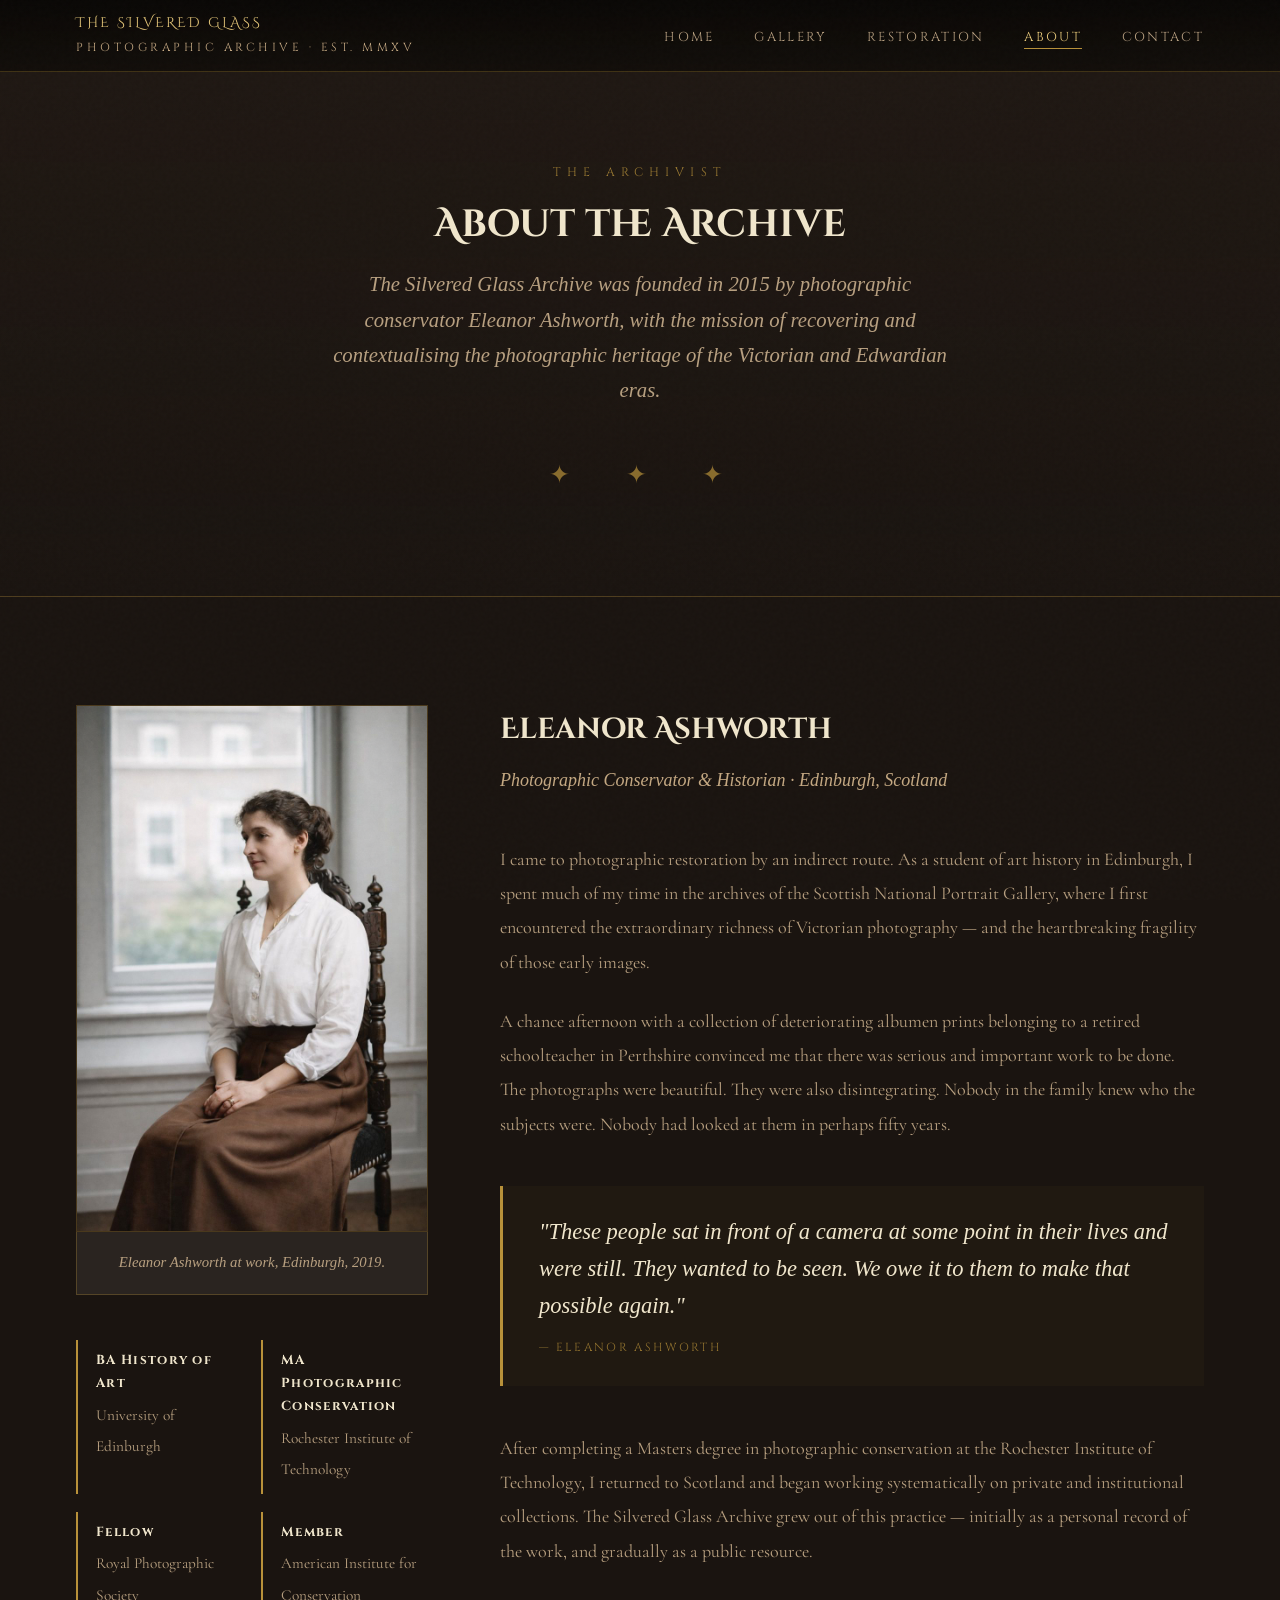
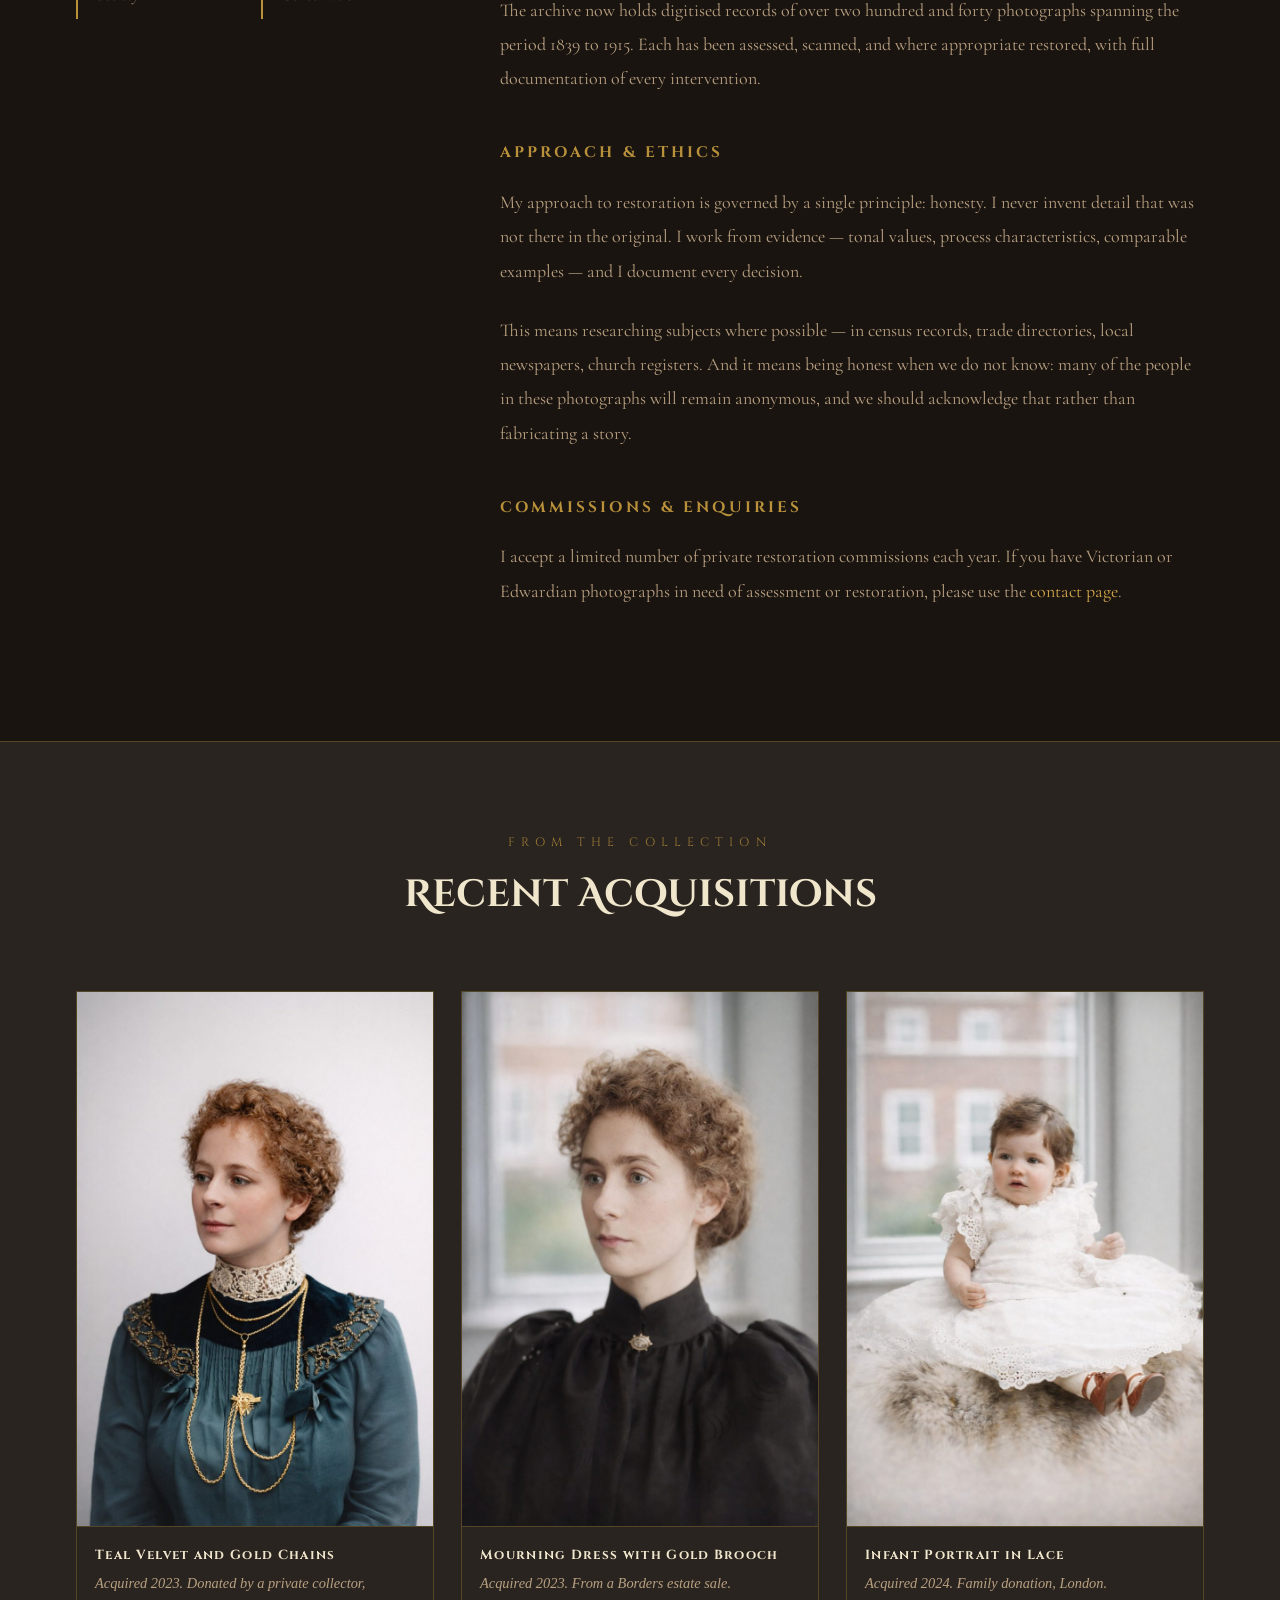
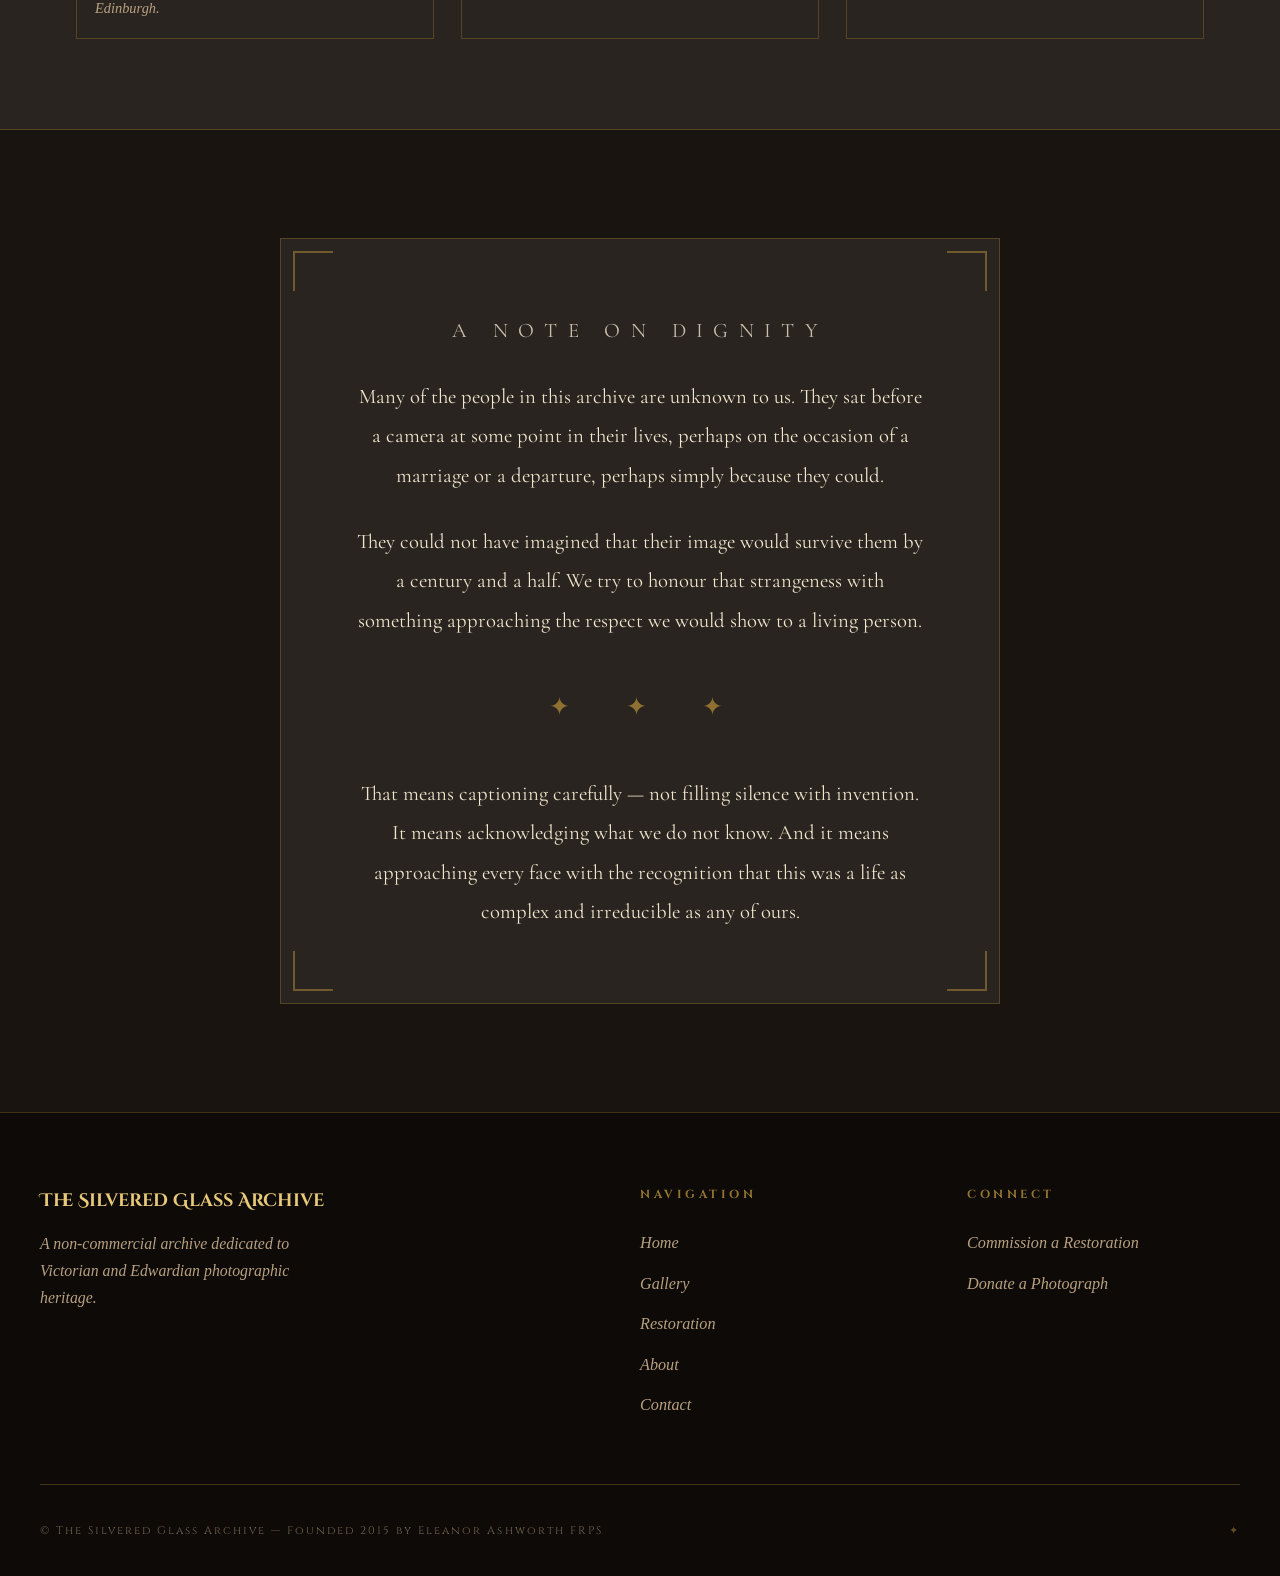
==== commit ca518c56: "Add files via upload" ====
--- a/about.html
+++ b/about.html
@@ -399,16 +399,16 @@
 .photo-card:hover { border-color: var(--border-bright); transform: translateY(-2px); }
 
 .photo-card-img {
-  width: 100%; aspect-ratio: 4/3;
-  object-fit: cover;
-  filter: sepia(.6) contrast(1.05) brightness(.9);
+  width: 100%; height: auto; display: block;
+  object-fit: contain;
+  filter: none;
   transition: filter .5s, transform .5s;
-}
-.photo-card:first-child .photo-card-img { aspect-ratio: 16/9; }
+  background: var(--charcoal);
+}
+
 
 .photo-card:hover .photo-card-img {
-  filter: sepia(.3) contrast(1.08) brightness(.95);
-  transform: scale(1.02);
+  filter: none;
 }
 
 .photo-card-caption {
@@ -532,11 +532,11 @@
 .gallery-item img {
   width: 100%;
   display: block;
-  filter: sepia(.55) contrast(1.05) brightness(.88);
+  filter: none;
   transition: filter .5s, transform .5s;
 }
 .gallery-item:hover img {
-  filter: sepia(.25) contrast(1.1) brightness(.95);
+  filter: none;
   transform: scale(1.03);
 }
 
@@ -595,7 +595,7 @@
   width: auto;
   max-width: 100%;
   margin: 0 auto;
-  filter: sepia(.4) contrast(1.05);
+  filter: none;
   border: 1px solid var(--border);
 }
 
@@ -653,13 +653,13 @@
 }
 
 .ba-before img {
-  filter: sepia(.8) contrast(.9) brightness(.8);
+  filter: none;
   position: absolute; top: 0; left: 0; width: 100%; height: 100%;
   object-fit: cover;
 }
 
 .ba-after img {
-  filter: sepia(.2) contrast(1.05) brightness(.95);
+  filter: none;
 }
 
 .ba-handle {
@@ -788,7 +788,7 @@
 }
 .about-portrait img {
   width: 100%;
-  filter: sepia(.65) contrast(1.05) brightness(.88);
+  filter: none;
   border: 1px solid var(--border);
 }
 .about-portrait-caption {
@@ -1275,21 +1275,21 @@
       </div>
       <div style="display:grid;grid-template-columns:repeat(3,1fr);gap:1.5rem;">
         <div style="position:relative;border:1px solid var(--border);overflow:hidden;">
-          <img src="[data-uri]" alt="Teal velvet dress with gold chains" style="width:100%;filter:sepia(.45) contrast(1.05) brightness(.88);">
+          <img src="[data-uri]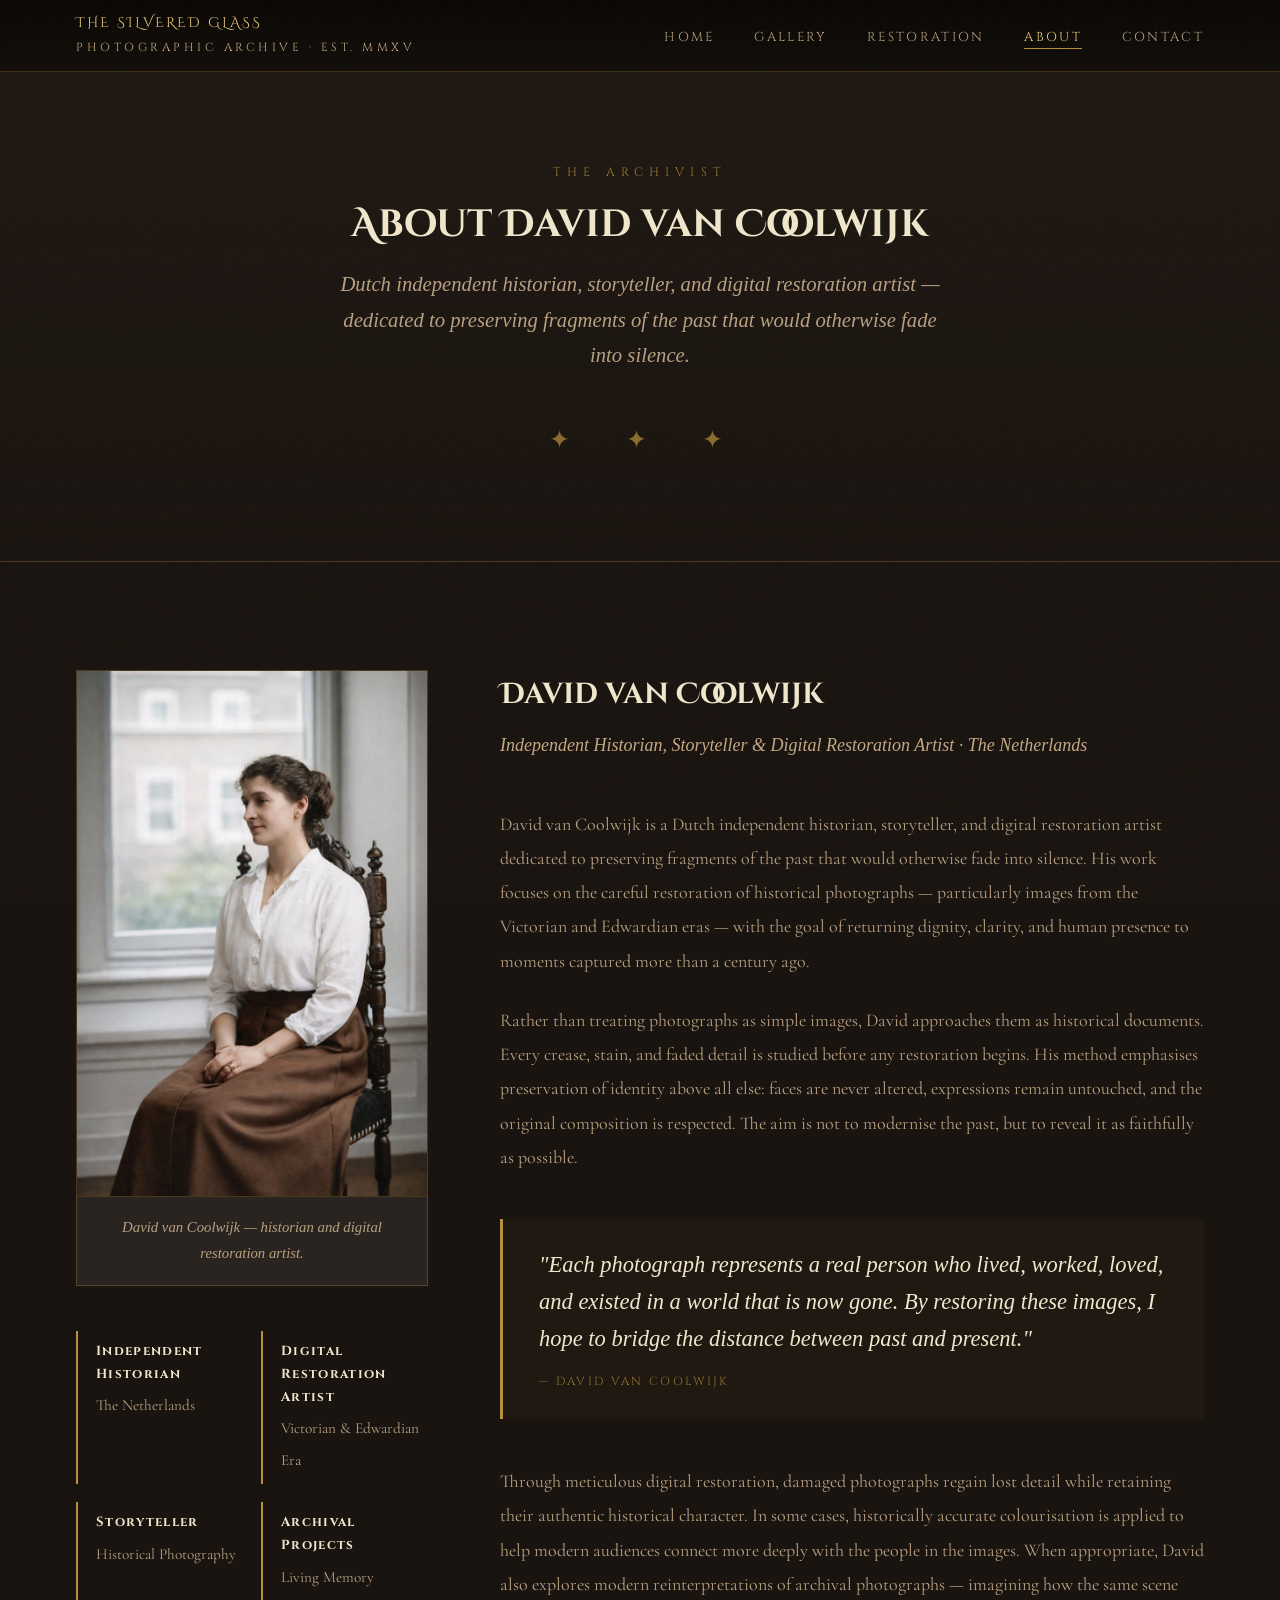
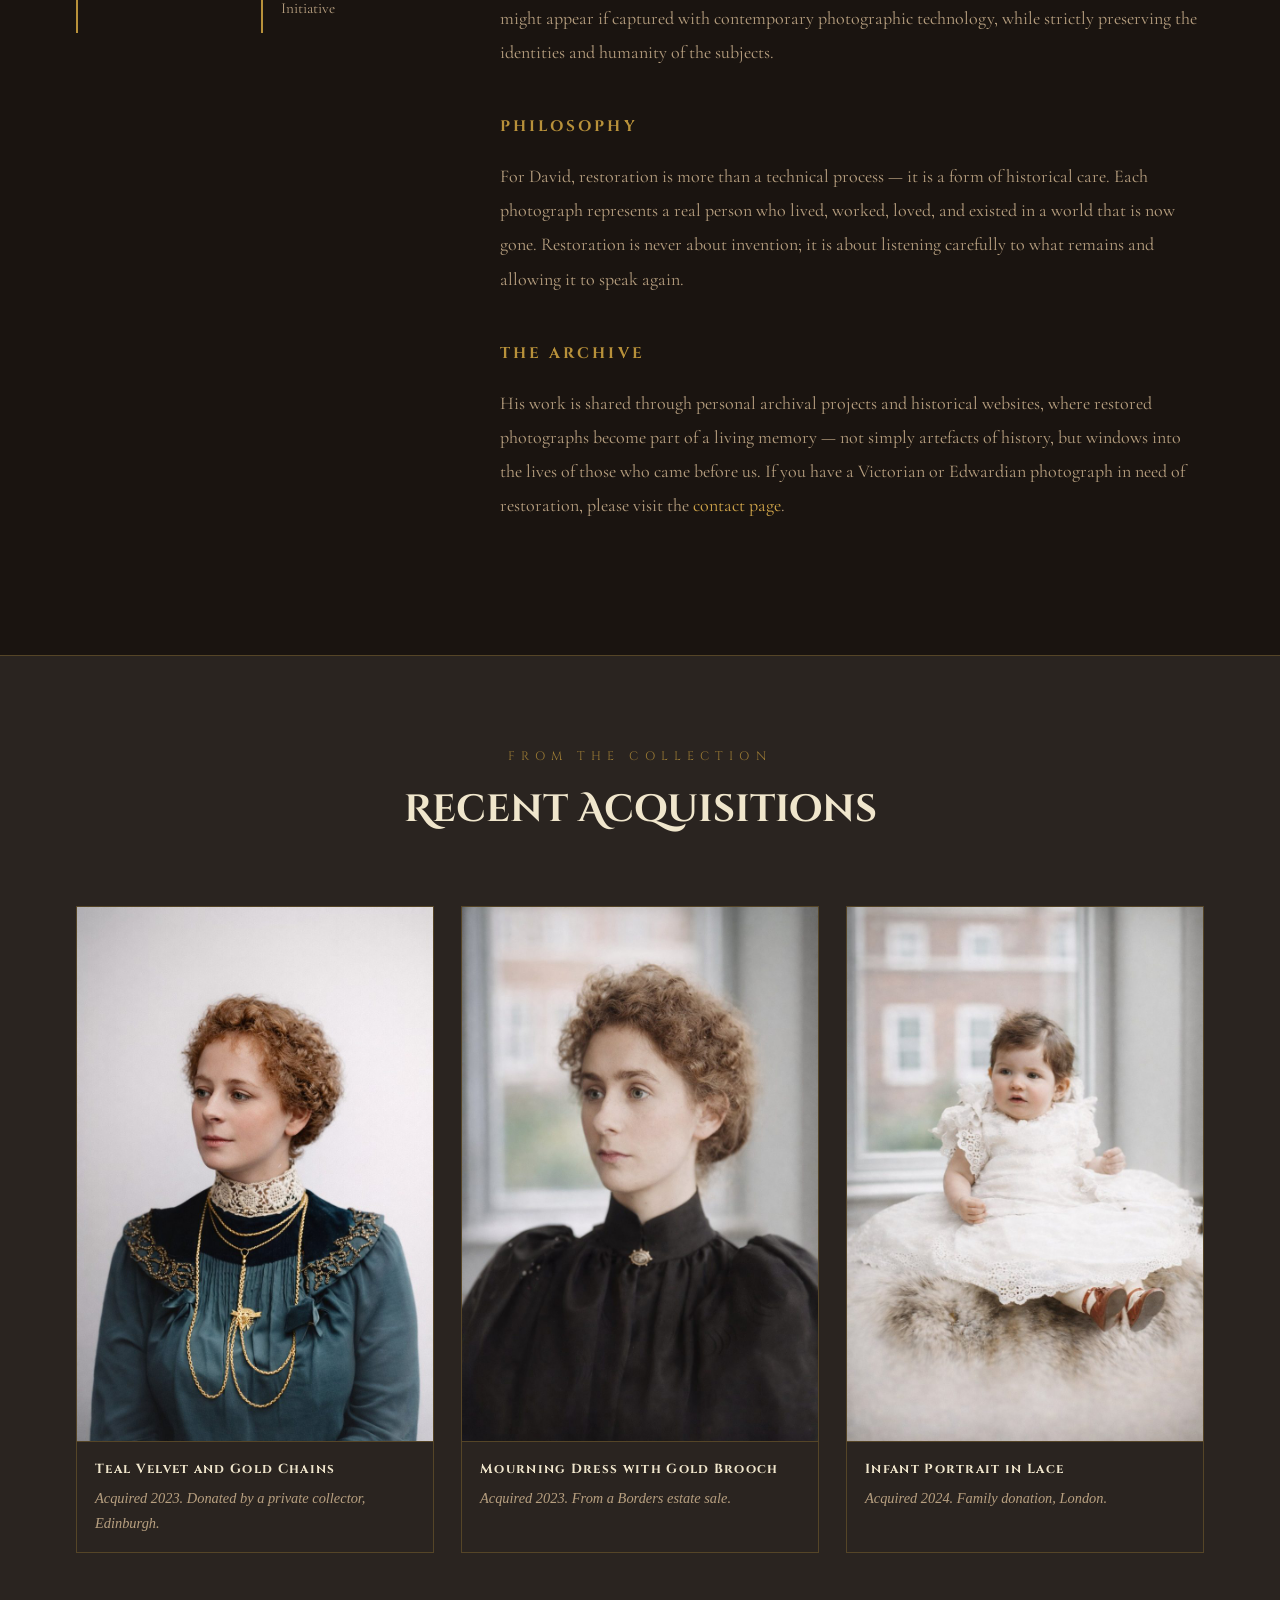
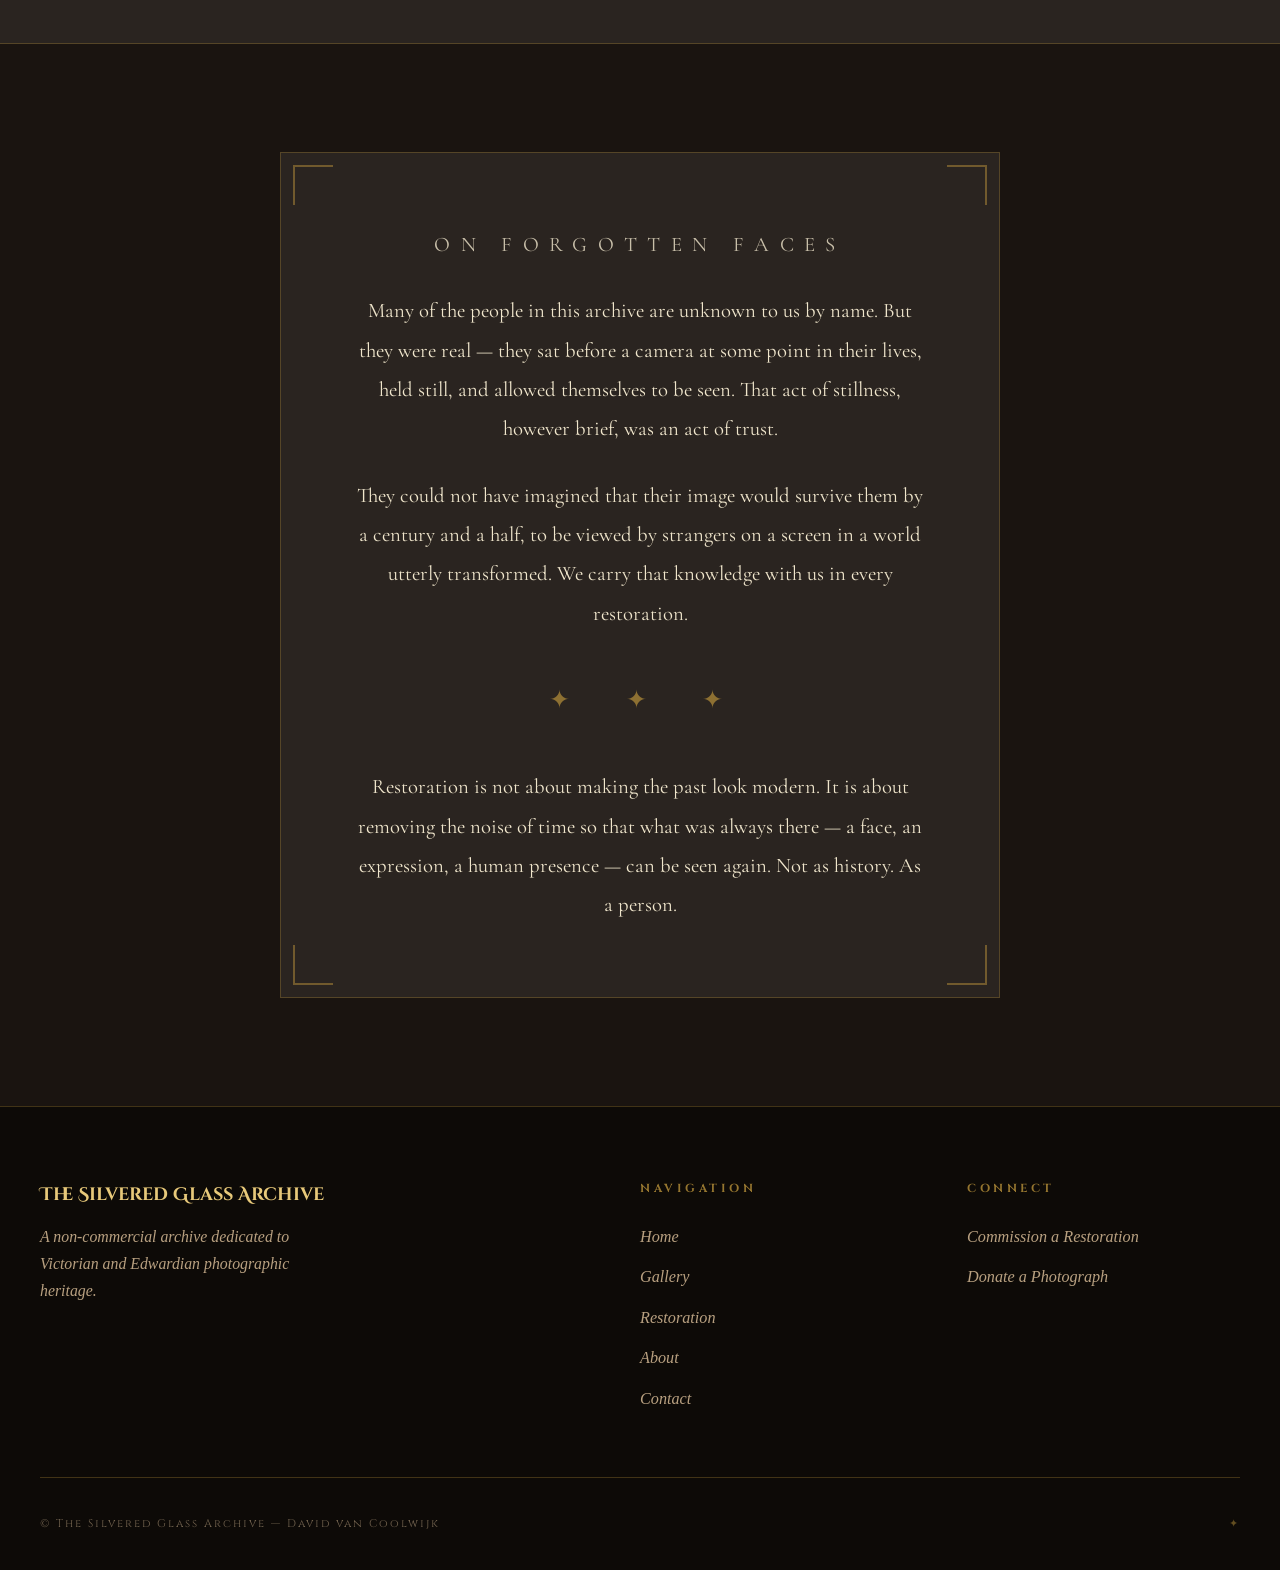
==== commit d2d75df1: "Add files via upload" ====
--- a/about.html
+++ b/about.html
@@ -1228,41 +1228,45 @@
 <main class="page-wrap">
   <header class="page-hero">
     <p class="section-eyebrow">The Archivist</p>
-    <h1 class="section-title">About the Archive</h1>
-    <p class="section-lead">The Silvered Glass Archive was founded in 2015 by photographic conservator Eleanor Ashworth, with the mission of recovering and contextualising the photographic heritage of the Victorian and Edwardian eras.</p>
+    <h1 class="section-title">About David van Coolwijk</h1>
+    <p class="section-lead">Dutch independent historian, storyteller, and digital restoration artist — dedicated to preserving fragments of the past that would otherwise fade into silence.</p>
     <div class="ornament-divider">✦ &ensp; ✦ &ensp; ✦</div>
   </header>
+
+  
 
   <section class="section">
     <div class="about-grid">
       <div class="about-portrait">
         <img src="[data-uri]" alt="Eleanor Ashworth, photographed in period dress at window, 2019">
-        <div class="about-portrait-caption">Eleanor Ashworth at work, Edinburgh, 2019.</div>
+        <div class="about-portrait-caption">David van Coolwijk — historian and digital restoration artist.</div>
         <div style="margin-top:2rem;">
           <div class="credentials">
-            <div class="credential-item"><strong>BA History of Art</strong><span>University of Edinburgh</span></div>
-            <div class="credential-item"><strong>MA Photographic Conservation</strong><span>Rochester Institute of Technology</span></div>
-            <div class="credential-item"><strong>Fellow</strong><span>Royal Photographic Society</span></div>
-            <div class="credential-item"><strong>Member</strong><span>American Institute for Conservation</span></div>
+            <div class="credential-item"><strong>Independent Historian</strong><span>The Netherlands</span></div>
+            <div class="credential-item"><strong>Digital Restoration Artist</strong><span>Victorian &amp; Edwardian Era</span></div>
+            <div class="credential-item"><strong>Storyteller</strong><span>Historical Photography</span></div>
+            <div class="credential-item"><strong>Archival Projects</strong><span>Living Memory Initiative</span></div>
           </div>
         </div>
       </div>
 
       <div class="about-text">
-        <h2>Eleanor Ashworth</h2>
-        <p class="tagline">Photographic Conservator &amp; Historian · Edinburgh, Scotland</p>
-        <p>I came to photographic restoration by an indirect route. As a student of art history in Edinburgh, I spent much of my time in the archives of the Scottish National Portrait Gallery, where I first encountered the extraordinary richness of Victorian photography — and the heartbreaking fragility of those early images.</p>
-        <p>A chance afternoon with a collection of deteriorating albumen prints belonging to a retired schoolteacher in Perthshire convinced me that there was serious and important work to be done. The photographs were beautiful. They were also disintegrating. Nobody in the family knew who the subjects were. Nobody had looked at them in perhaps fifty years.</p>
-        <div class="pullquote"><p>"These people sat in front of a camera at some point in their lives and were still. They wanted to be seen. We owe it to them to make that possible again."</p><cite>— Eleanor Ashworth</cite></div>
-        <p>After completing a Masters degree in photographic conservation at the Rochester Institute of Technology, I returned to Scotland and began working systematically on private and institutional collections. The Silvered Glass Archive grew out of this practice — initially as a personal record of the work, and gradually as a public resource.</p>
-        <p>The archive now holds digitised records of over two hundred and forty photographs spanning the period 1839 to 1915. Each has been assessed, scanned, and where appropriate restored, with full documentation of every intervention.</p>
-
-        <h3 style="font-family:var(--font-heading);font-size:.85rem;letter-spacing:.2em;text-transform:uppercase;color:var(--gold);margin:2.5rem 0 1rem;">Approach &amp; Ethics</h3>
-        <p>My approach to restoration is governed by a single principle: honesty. I never invent detail that was not there in the original. I work from evidence — tonal values, process characteristics, comparable examples — and I document every decision.</p>
-        <p>This means researching subjects where possible — in census records, trade directories, local newspapers, church registers. And it means being honest when we do not know: many of the people in these photographs will remain anonymous, and we should acknowledge that rather than fabricating a story.</p>
-
-        <h3 style="font-family:var(--font-heading);font-size:.85rem;letter-spacing:.2em;text-transform:uppercase;color:var(--gold);margin:2.5rem 0 1rem;">Commissions &amp; Enquiries</h3>
-        <p>I accept a limited number of private restoration commissions each year. If you have Victorian or Edwardian photographs in need of assessment or restoration, please use the <a href="contact.html">contact page</a>.</p>
+        <h2>David van Coolwijk</h2>
+        <p class="tagline">Independent Historian, Storyteller &amp; Digital Restoration Artist · The Netherlands</p>
+
+        <p>David van Coolwijk is a Dutch independent historian, storyteller, and digital restoration artist dedicated to preserving fragments of the past that would otherwise fade into silence. His work focuses on the careful restoration of historical photographs — particularly images from the Victorian and Edwardian eras — with the goal of returning dignity, clarity, and human presence to moments captured more than a century ago.</p>
+
+        <p>Rather than treating photographs as simple images, David approaches them as historical documents. Every crease, stain, and faded detail is studied before any restoration begins. His method emphasises preservation of identity above all else: faces are never altered, expressions remain untouched, and the original composition is respected. The aim is not to modernise the past, but to reveal it as faithfully as possible.</p>
+
+        <div class="pullquote"><p>"Each photograph represents a real person who lived, worked, loved, and existed in a world that is now gone. By restoring these images, I hope to bridge the distance between past and present."</p><cite>— David van Coolwijk</cite></div>
+
+        <p>Through meticulous digital restoration, damaged photographs regain lost detail while retaining their authentic historical character. In some cases, historically accurate colourisation is applied to help modern audiences connect more deeply with the people in the images. When appropriate, David also explores modern reinterpretations of archival photographs — imagining how the same scene might appear if captured with contemporary photographic technology, while strictly preserving the identities and humanity of the subjects.</p>
+
+        <h3 style="font-family:var(--font-heading);font-size:.85rem;letter-spacing:.2em;text-transform:uppercase;color:var(--gold);margin:2.5rem 0 1rem;">Philosophy</h3>
+        <p>For David, restoration is more than a technical process — it is a form of historical care. Each photograph represents a real person who lived, worked, loved, and existed in a world that is now gone. Restoration is never about invention; it is about listening carefully to what remains and allowing it to speak again.</p>
+
+        <h3 style="font-family:var(--font-heading);font-size:.85rem;letter-spacing:.2em;text-transform:uppercase;color:var(--gold);margin:2.5rem 0 1rem;">The Archive</h3>
+        <p>His work is shared through personal archival projects and historical websites, where restored photographs become part of a living memory — not simply artefacts of history, but windows into the lives of those who came before us. If you have a Victorian or Edwardian photograph in need of restoration, please visit the <a href="contact.html">contact page</a>.</p>
       </div>
     </div>
   </section>
@@ -1305,11 +1309,11 @@
       <div class="corner-decoration tr"></div>
       <div class="corner-decoration bl"></div>
       <div class="corner-decoration br"></div>
-      <p class="section-eyebrow" style="margin-bottom:1.5rem;">A Note on Dignity</p>
-      <p>Many of the people in this archive are unknown to us. They sat before a camera at some point in their lives, perhaps on the occasion of a marriage or a departure, perhaps simply because they could.</p>
-      <p>They could not have imagined that their image would survive them by a century and a half. We try to honour that strangeness with something approaching the respect we would show to a living person.</p>
+      <p class="section-eyebrow" style="margin-bottom:1.5rem;">On Forgotten Faces</p>
+      <p>Many of the people in this archive are unknown to us by name. But they were real — they sat before a camera at some point in their lives, held still, and allowed themselves to be seen. That act of stillness, however brief, was an act of trust.</p>
+      <p>They could not have imagined that their image would survive them by a century and a half, to be viewed by strangers on a screen in a world utterly transformed. We carry that knowledge with us in every restoration.</p>
       <div class="ornament-divider">✦ &ensp; ✦ &ensp; ✦</div>
-      <p>That means captioning carefully — not filling silence with invention. It means acknowledging what we do not know. And it means approaching every face with the recognition that this was a life as complex and irreducible as any of ours.</p>
+      <p>Restoration is not about making the past look modern. It is about removing the noise of time so that what was always there — a face, an expression, a human presence — can be seen again. Not as history. As a person.</p>
     </div>
   </section>
 </main>
@@ -1320,7 +1324,7 @@
     <div class="footer-col"><h4>Navigation</h4><ul><li><a href="index.html">Home</a></li><li><a href="gallery.html">Gallery</a></li><li><a href="restoration.html">Restoration</a></li><li><a href="about.html">About</a></li><li><a href="contact.html">Contact</a></li></ul></div>
     <div class="footer-col"><h4>Connect</h4><ul><li><a href="contact.html">Commission a Restoration</a></li><li><a href="contact.html">Donate a Photograph</a></li></ul></div>
   </div>
-  <div class="footer-bottom"><p>© The Silvered Glass Archive — Founded 2015 by Eleanor Ashworth FRPS</p><p style="color:var(--gold);opacity:.5;">✦</p></div>
+  <div class="footer-bottom"><p>© The Silvered Glass Archive — David van Coolwijk</p><p style="color:var(--gold);opacity:.5;">✦</p></div>
 </footer>
 <script>
 /* =============================================
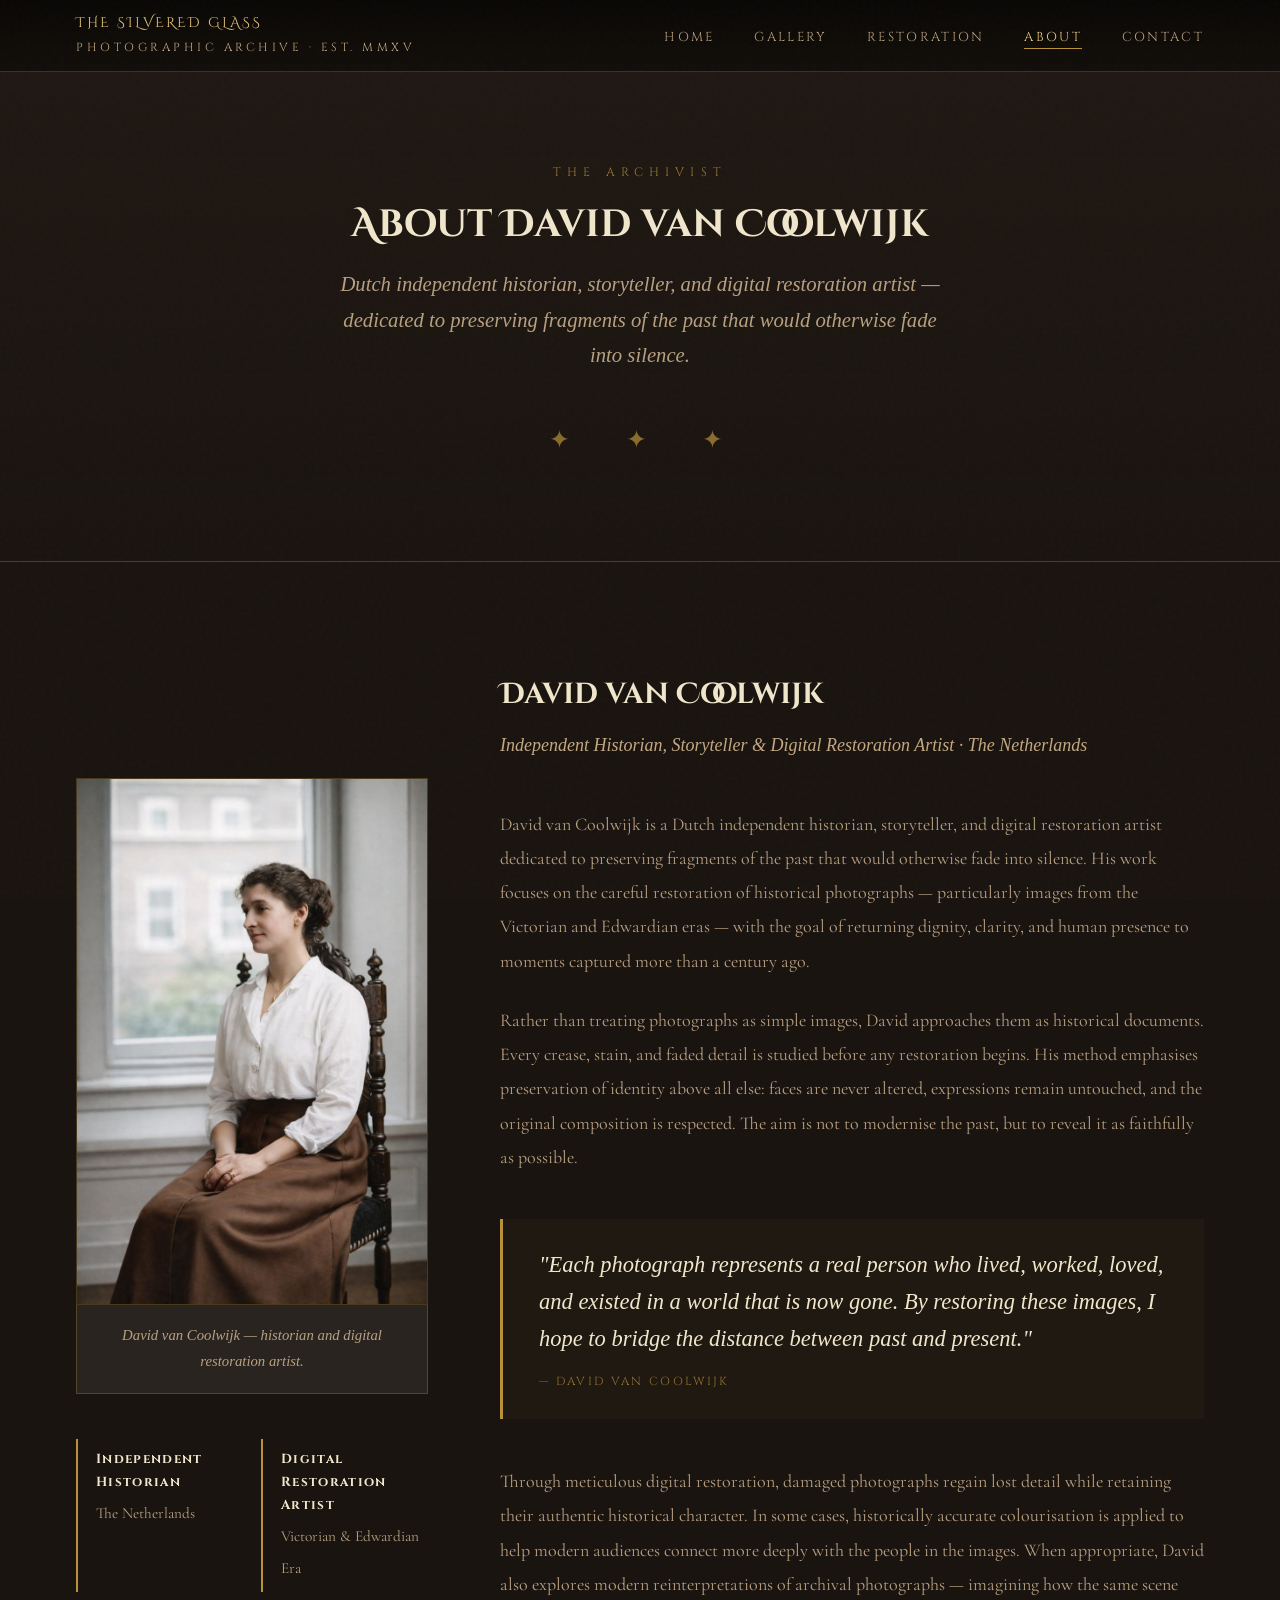
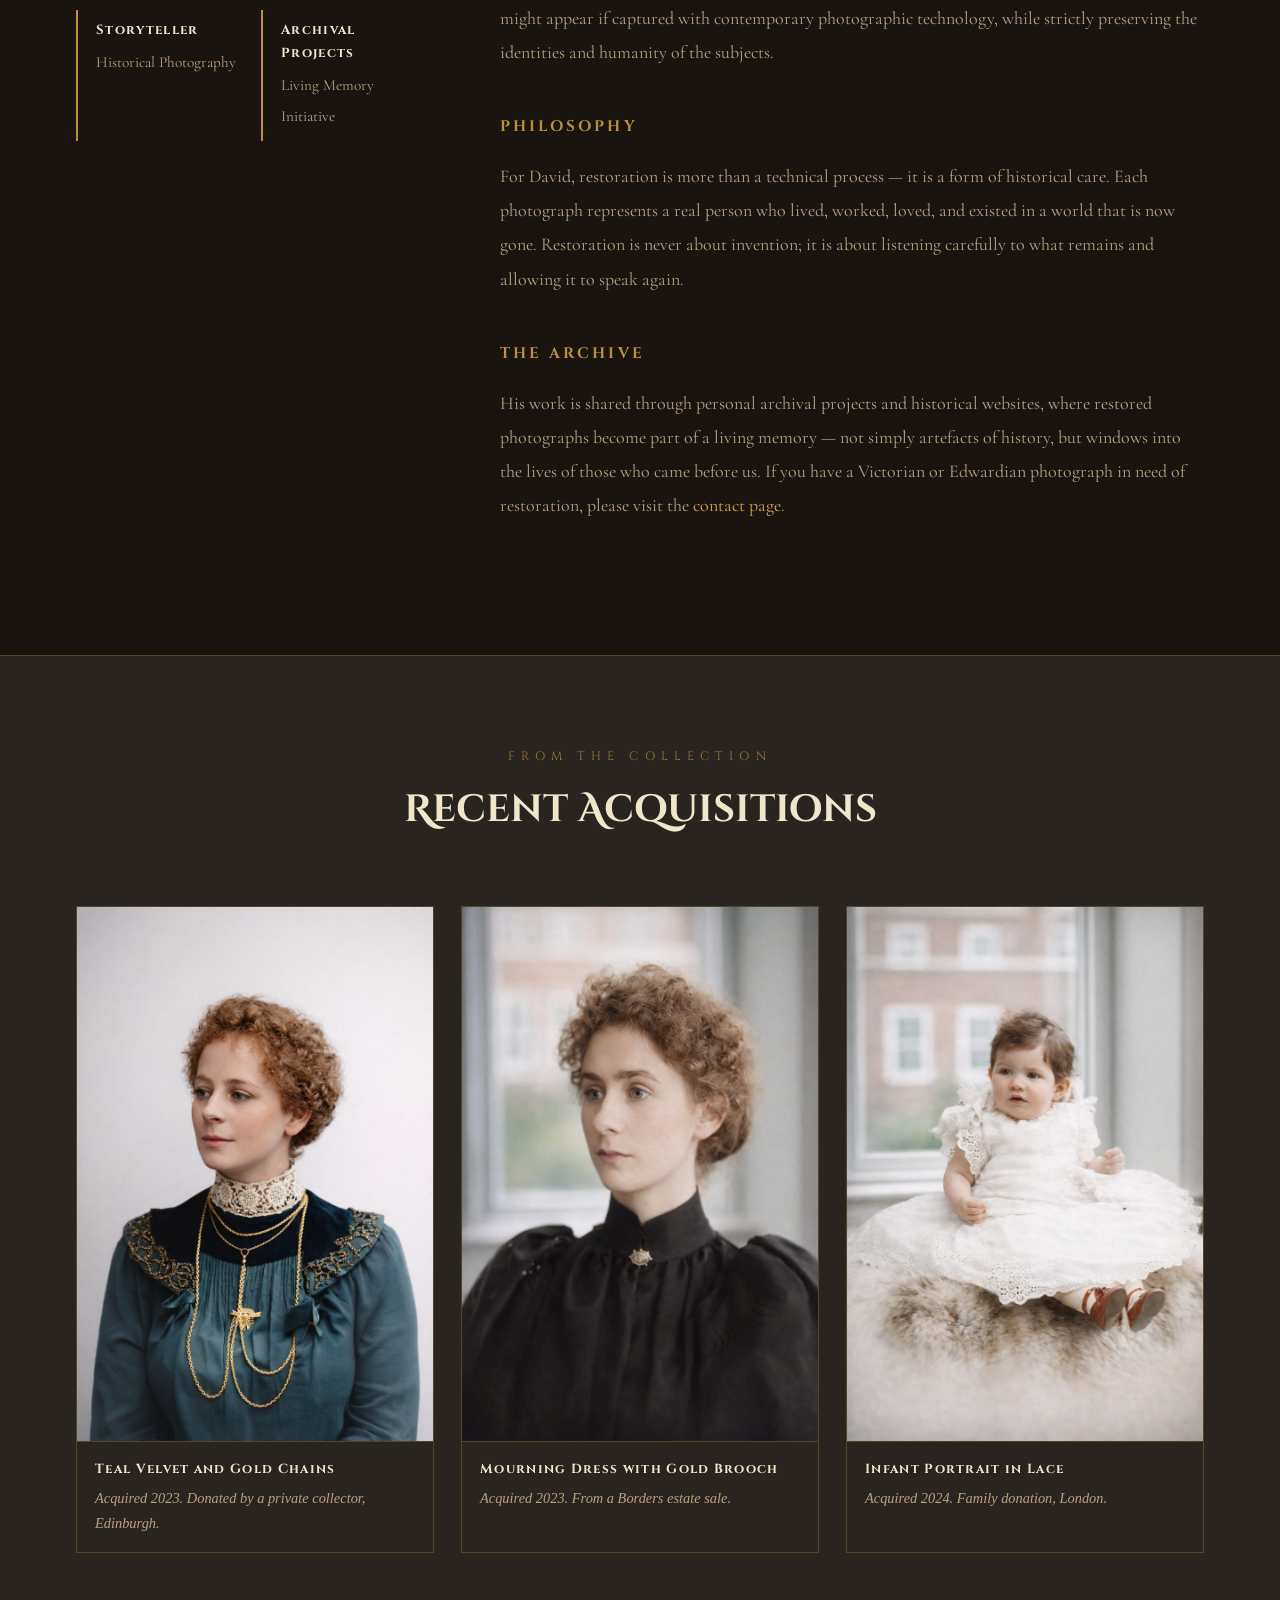
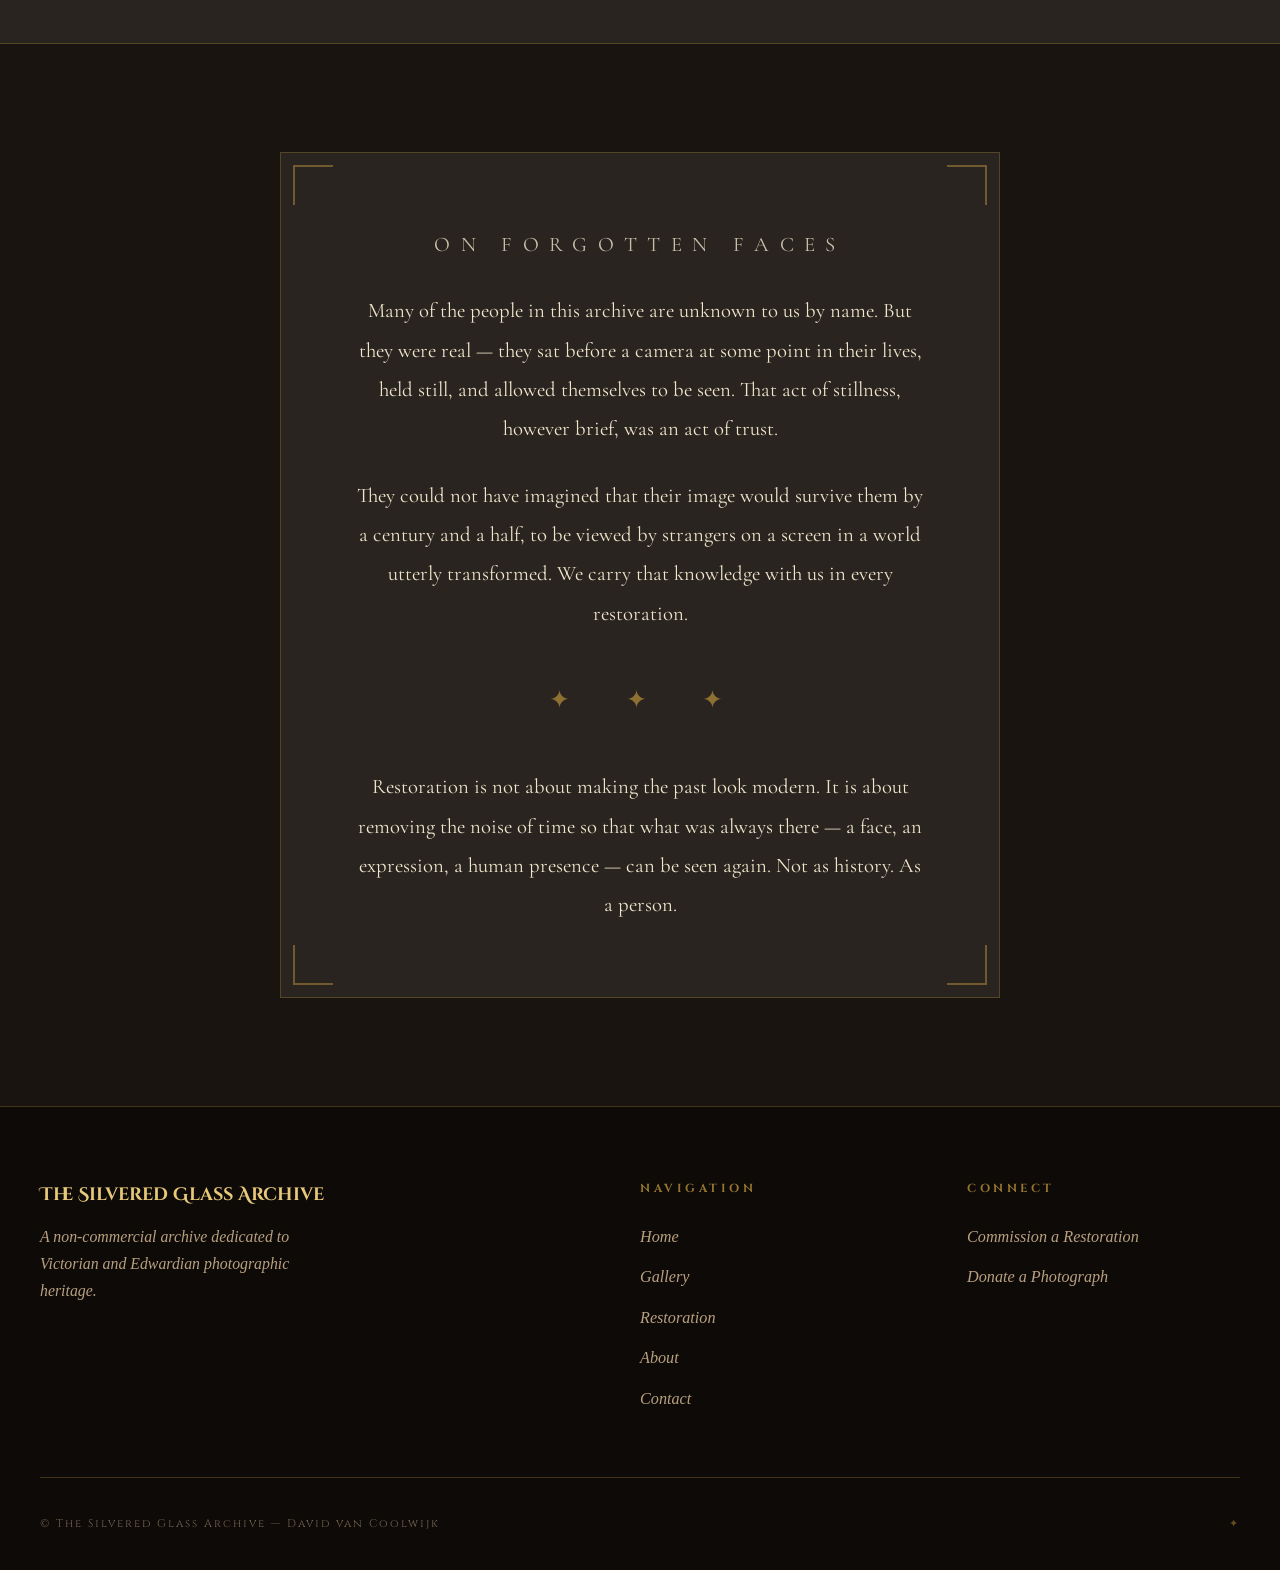
==== commit b7100fe8: "Add files via upload" ====
--- a/about.html
+++ b/about.html
@@ -1209,9 +1209,33 @@
 .mt-2 { margin-top: 2rem; }
 .max-w-prose { max-width: 700px; margin-left: auto; margin-right: auto; }
 
+
+  /* ── Download Protection ── */
+  img {
+    -webkit-user-drag: none;
+    user-drag: none;
+    pointer-events: none;
+  }
+  .lightbox-img { pointer-events: none; }
+  .nav-brand img, .site-nav img { pointer-events: auto; }
+  .photo-card, .gallery-item, .before-after-container,
+  .lightbox-inner, .about-portrait {
+    position: relative;
+  }
+  /* Transparent overlay on all image containers */
+  .photo-card::after,
+  .gallery-item::after,
+  .about-portrait::after {
+    content: '';
+    position: absolute;
+    inset: 0;
+    z-index: 5;
+    cursor: pointer;
+  }
+
 </style>
 </head>
-<body>
+<body oncontextmenu="return false;">
 <nav class="site-nav">
   <div class="nav-inner">
     <a href="index.html" class="nav-brand"><span>The Silvered Glass</span><span>Photographic Archive · Est. MMXV</span></a>
@@ -1327,6 +1351,39 @@
   <div class="footer-bottom"><p>© The Silvered Glass Archive — David van Coolwijk</p><p style="color:var(--gold);opacity:.5;">✦</p></div>
 </footer>
 <script>
+
+  /* ── Download Protection ── */
+  // Disable right-click on images
+  document.addEventListener('contextmenu', e => {
+    if (e.target.tagName === 'IMG' || e.target.closest('.photo-card, .gallery-item, .lightbox-inner, .before-after-container, .about-portrait')) {
+      e.preventDefault();
+      return false;
+    }
+  });
+
+  // Disable drag on all images
+  document.querySelectorAll('img').forEach(img => {
+    img.addEventListener('dragstart', e => e.preventDefault());
+    img.setAttribute('draggable', 'false');
+  });
+
+  // Disable keyboard shortcuts for saving (Ctrl+S, Ctrl+U, Ctrl+Shift+I, F12)
+  document.addEventListener('keydown', e => {
+    if (
+      (e.ctrlKey && ['s','u','p'].includes(e.key.toLowerCase())) ||
+      (e.ctrlKey && e.shiftKey && ['i','j','c'].includes(e.key.toLowerCase())) ||
+      e.key === 'F12' || e.key === 'PrintScreen'
+    ) {
+      e.preventDefault();
+      return false;
+    }
+  });
+
+  // Disable long-press save on mobile (touchstart delay trick)
+  document.querySelectorAll('img').forEach(img => {
+    img.addEventListener('touchstart', e => e.preventDefault(), { passive: false });
+  });
+
 /* =============================================
    VICTORIAN PHOTO ARCHIVE — main.js
    Before/After Slider · Lightbox · Nav · Filter
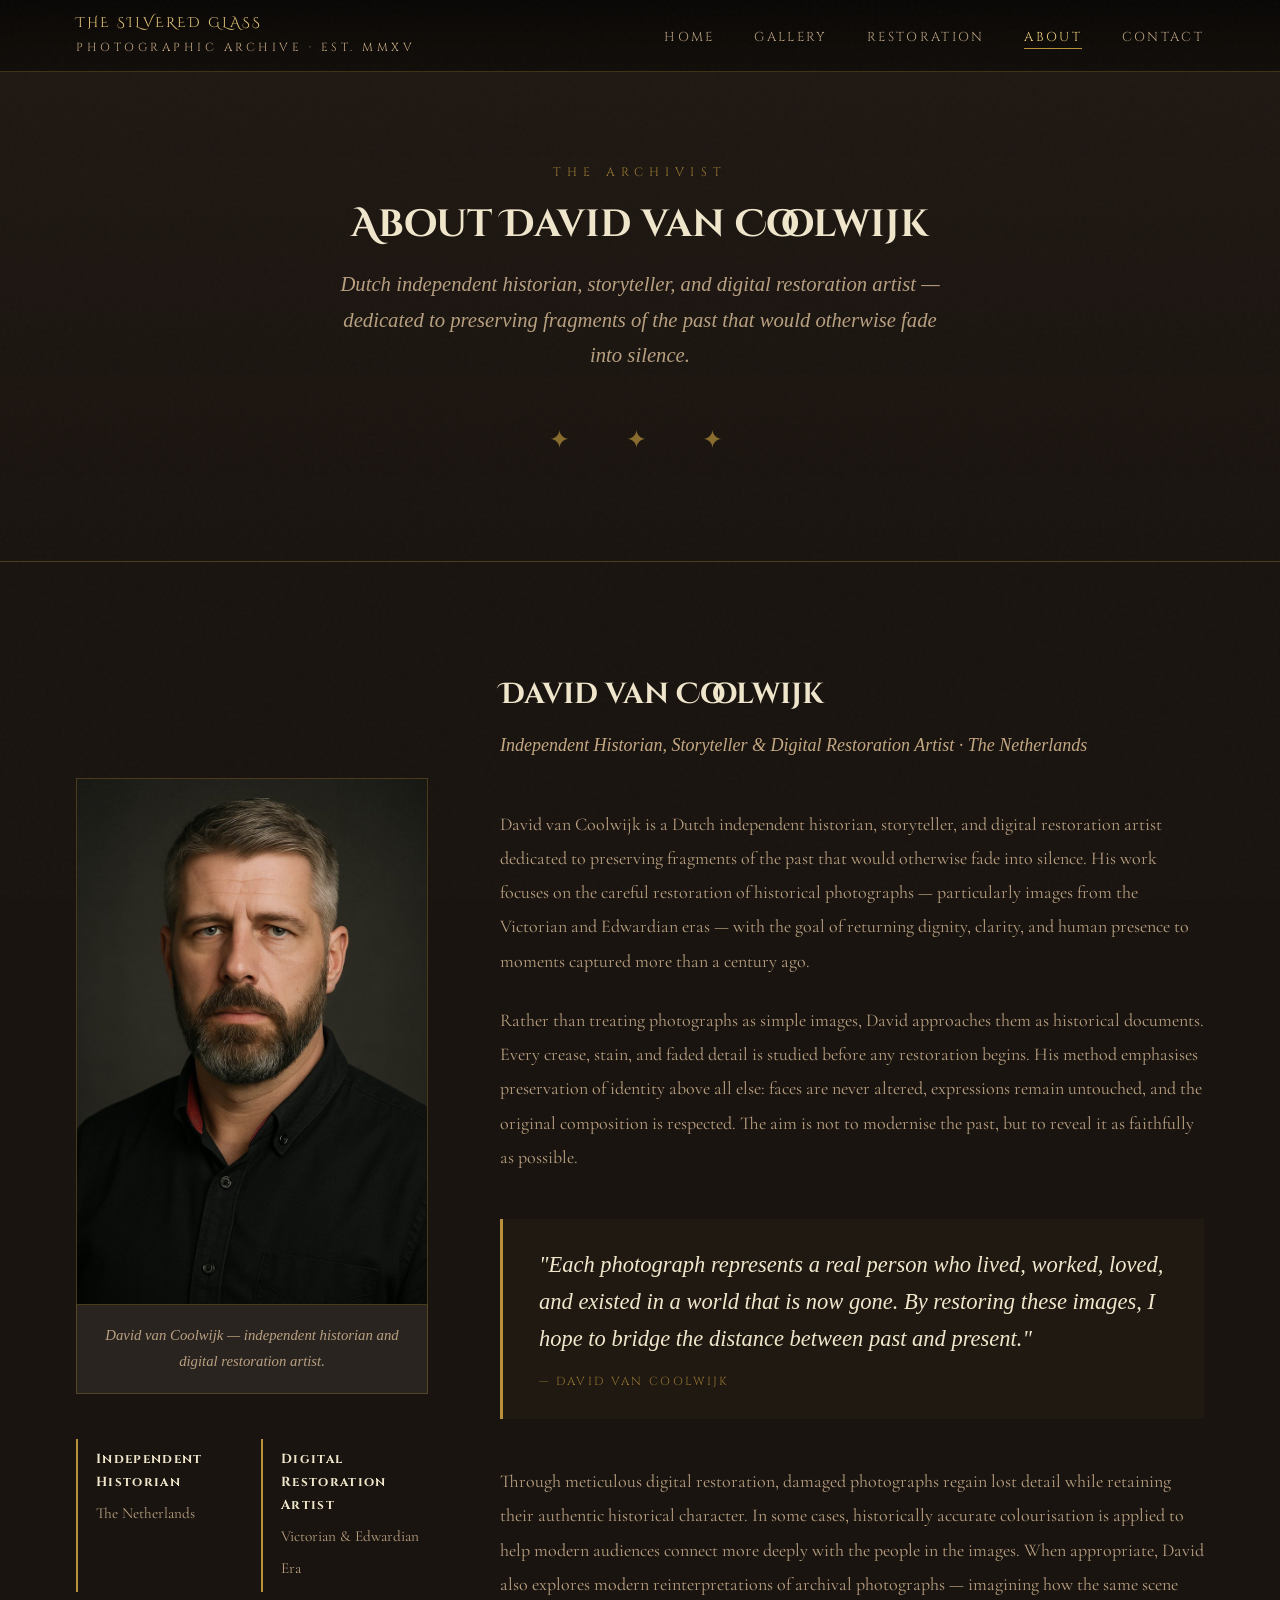
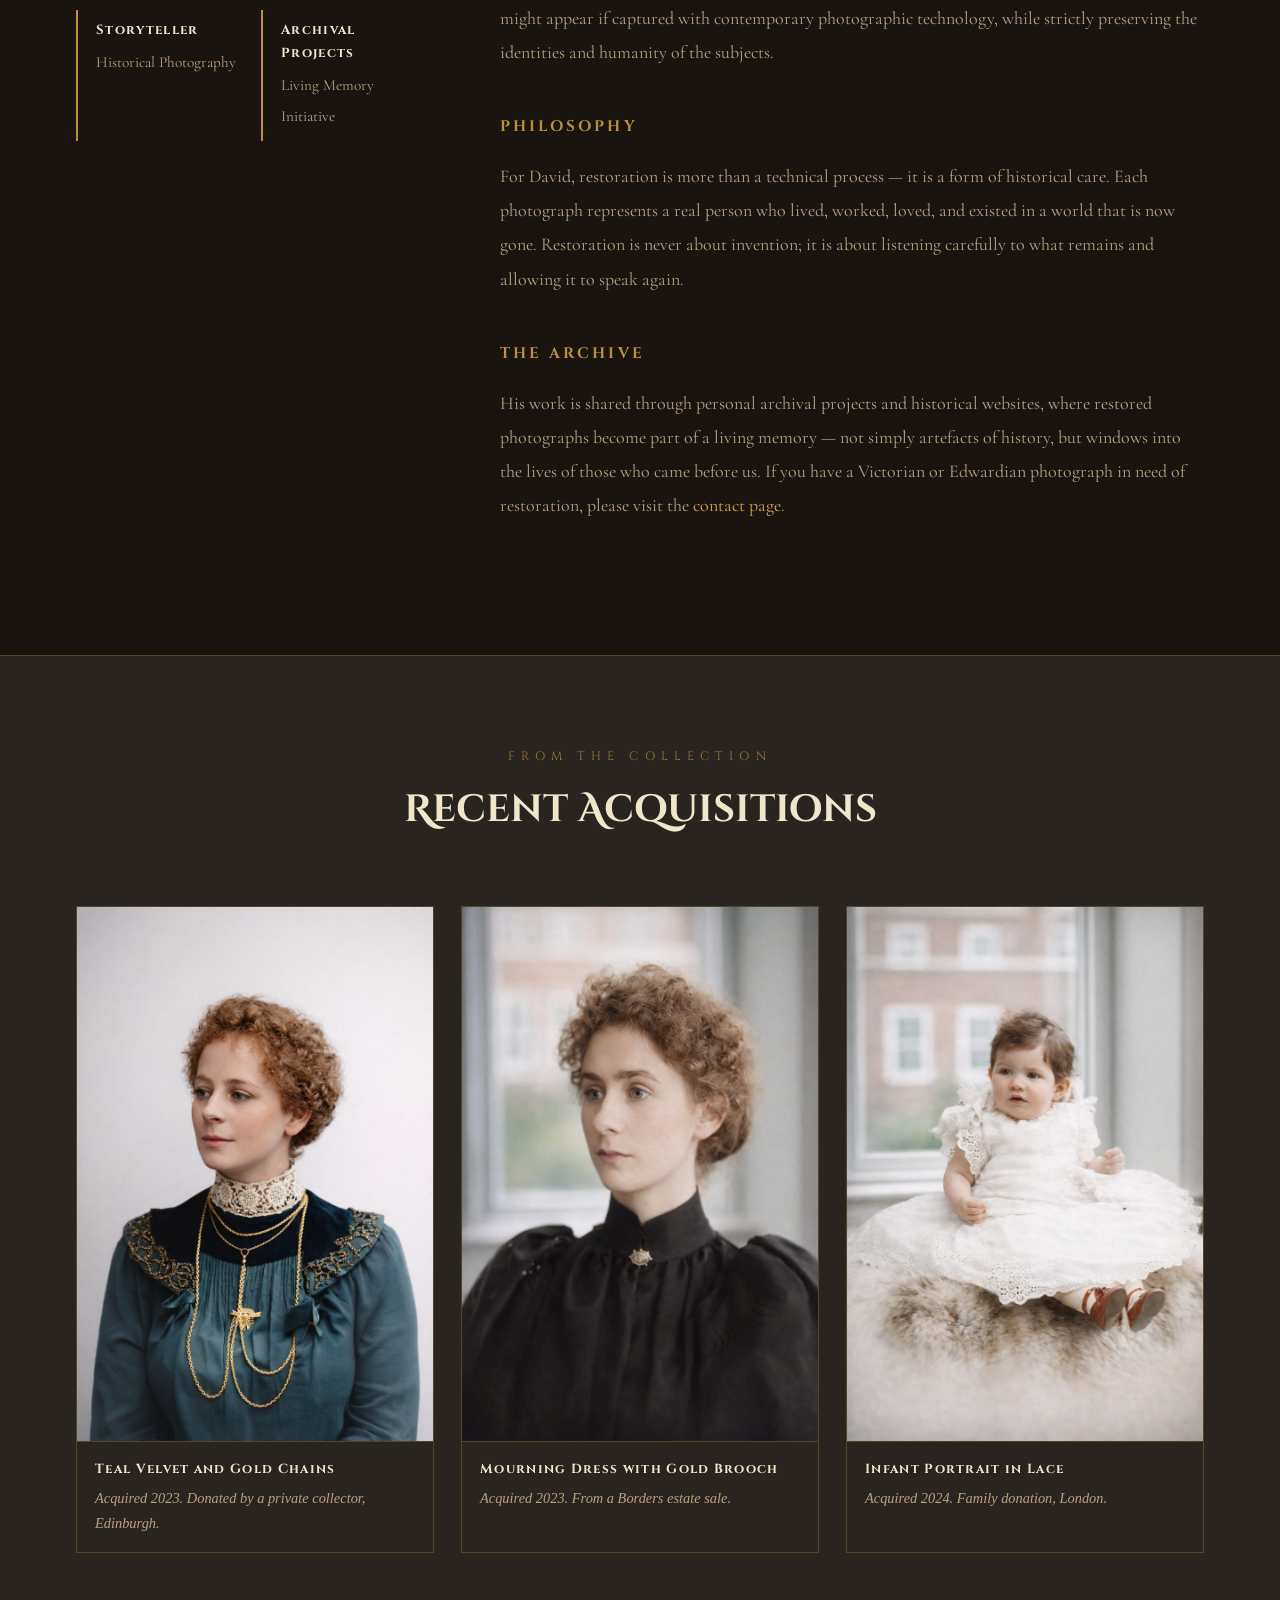
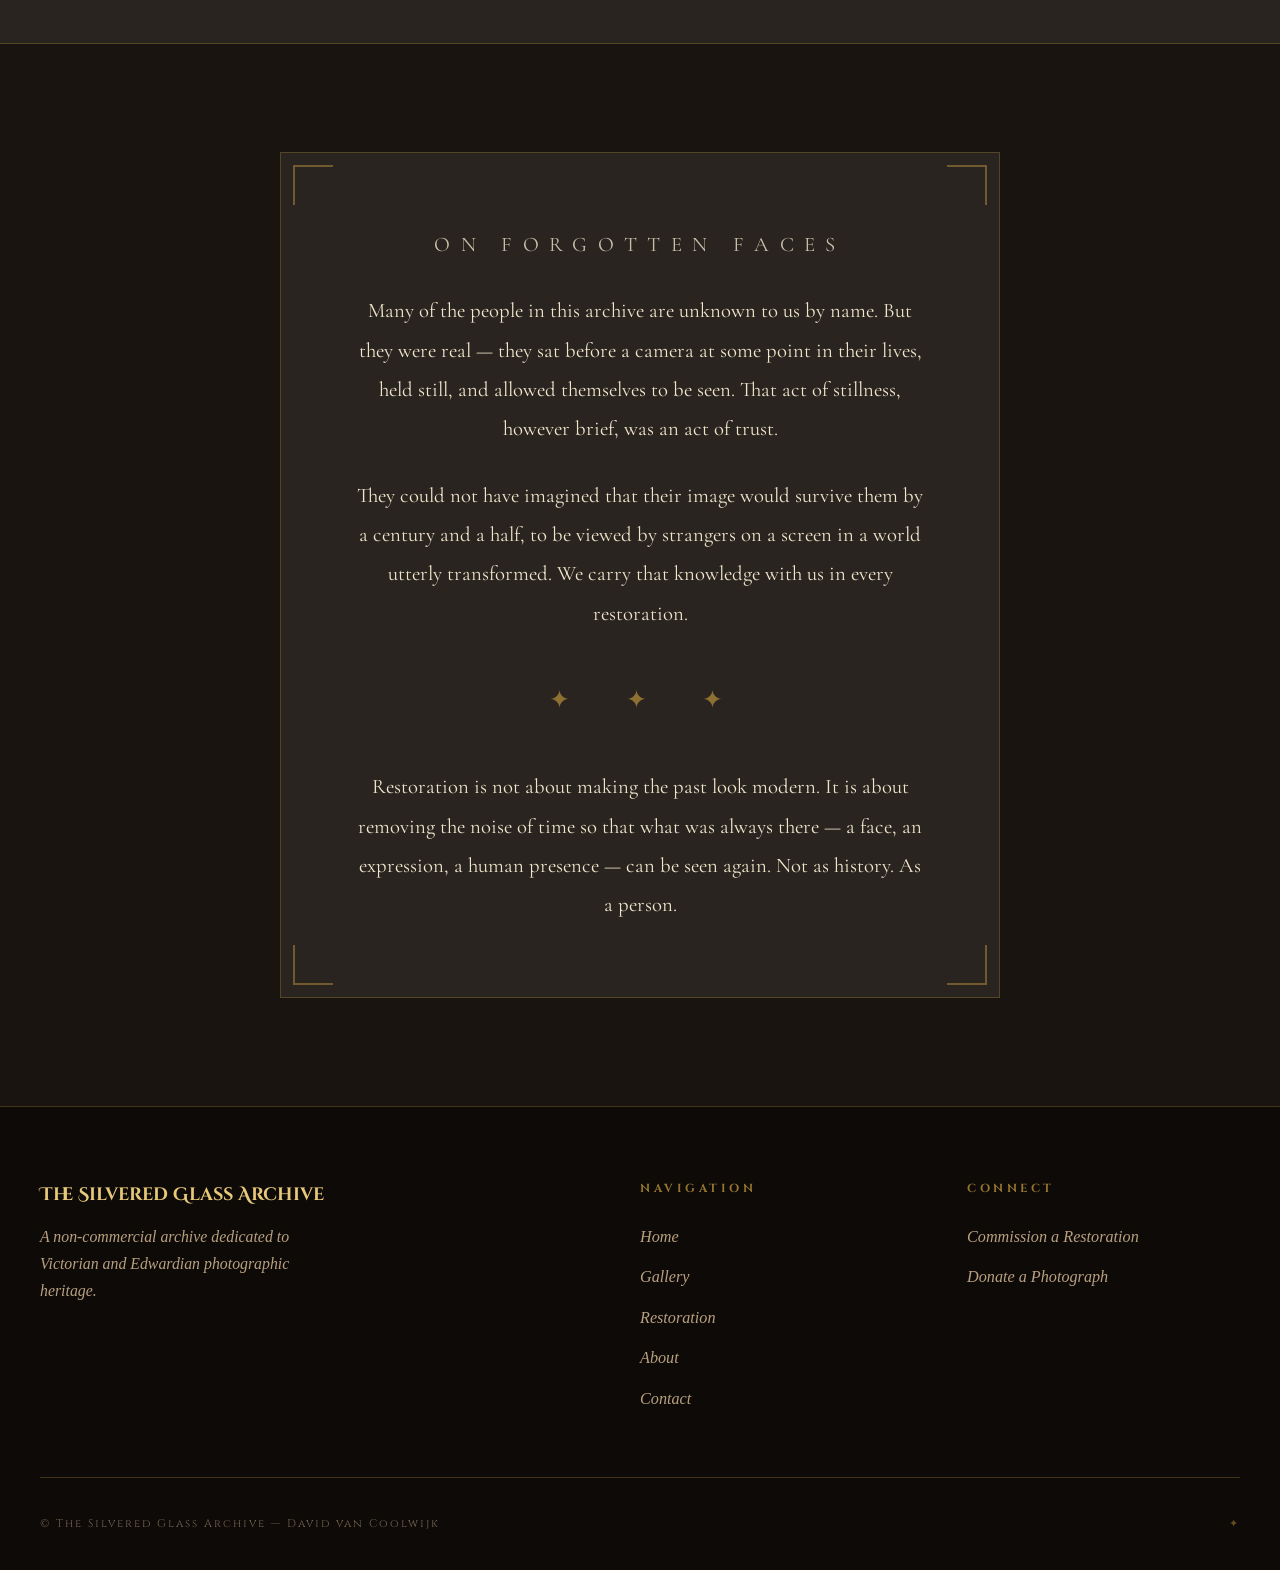
==== commit 3cc49889: "Add files via upload" ====
--- a/about.html
+++ b/about.html
@@ -1262,8 +1262,8 @@
   <section class="section">
     <div class="about-grid">
       <div class="about-portrait">
-        <img src="[data-uri]" alt="Eleanor Ashworth, photographed in period dress at window, 2019">
-        <div class="about-portrait-caption">David van Coolwijk — historian and digital restoration artist.</div>
+        <img src="[data-uri]" alt="Eleanor Ashworth, photographed in period dress at window, 2019">
+        <div class="about-portrait-caption">David van Coolwijk — independent historian and digital restoration artist.</div>
         <div style="margin-top:2rem;">
           <div class="credentials">
             <div class="credential-item"><strong>Independent Historian</strong><span>The Netherlands</span></div>
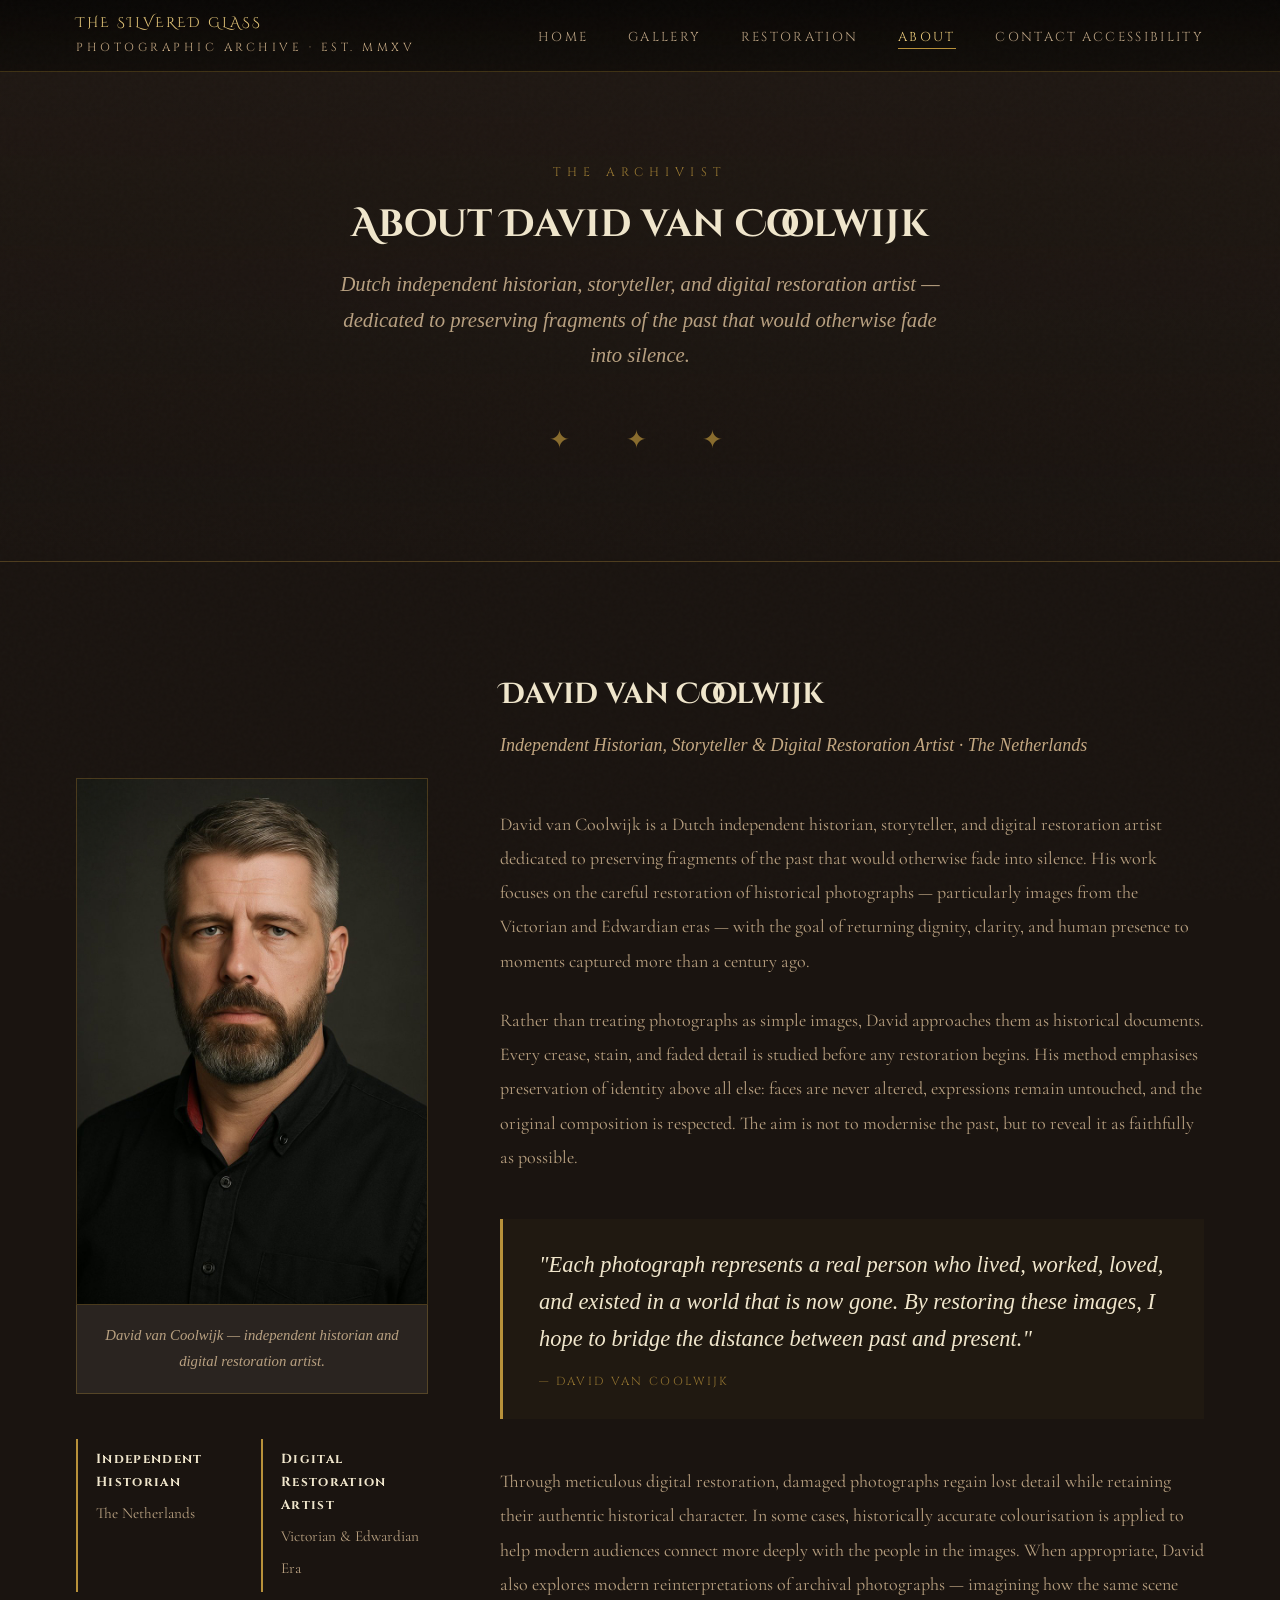
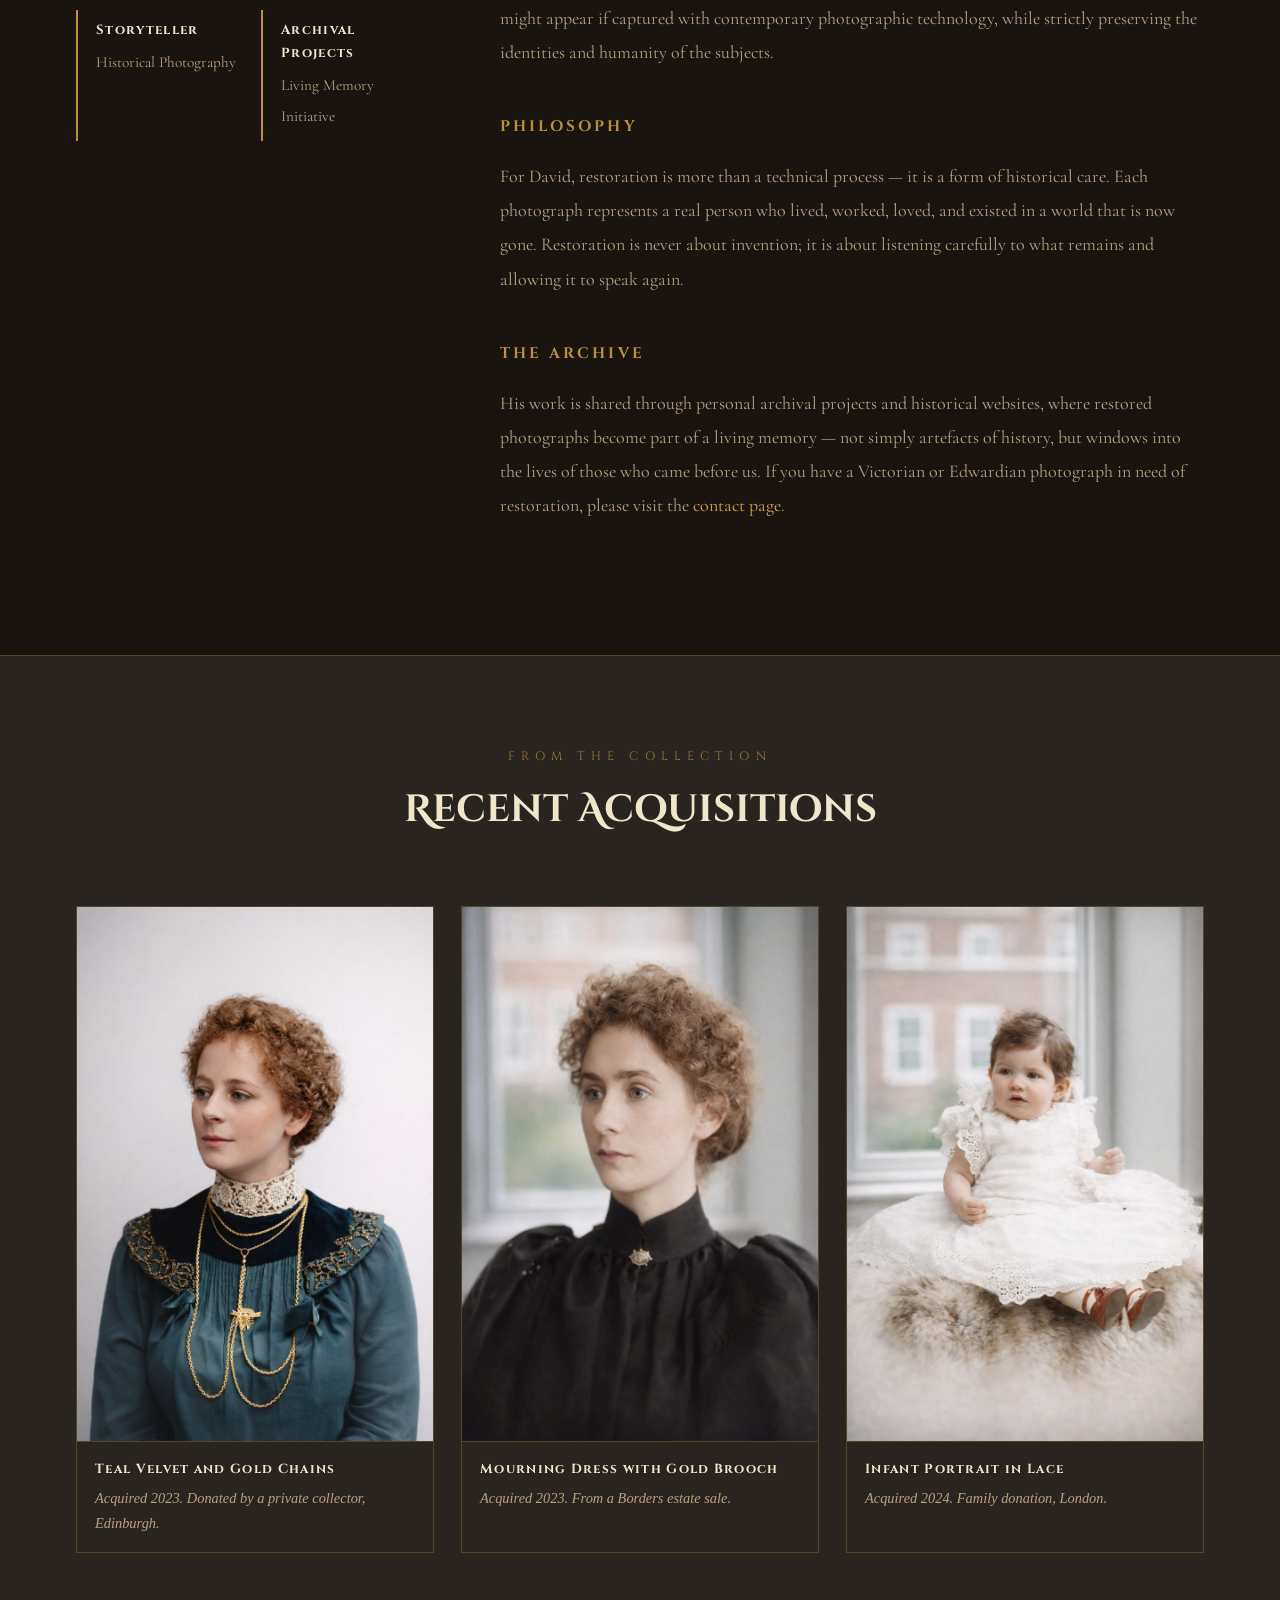
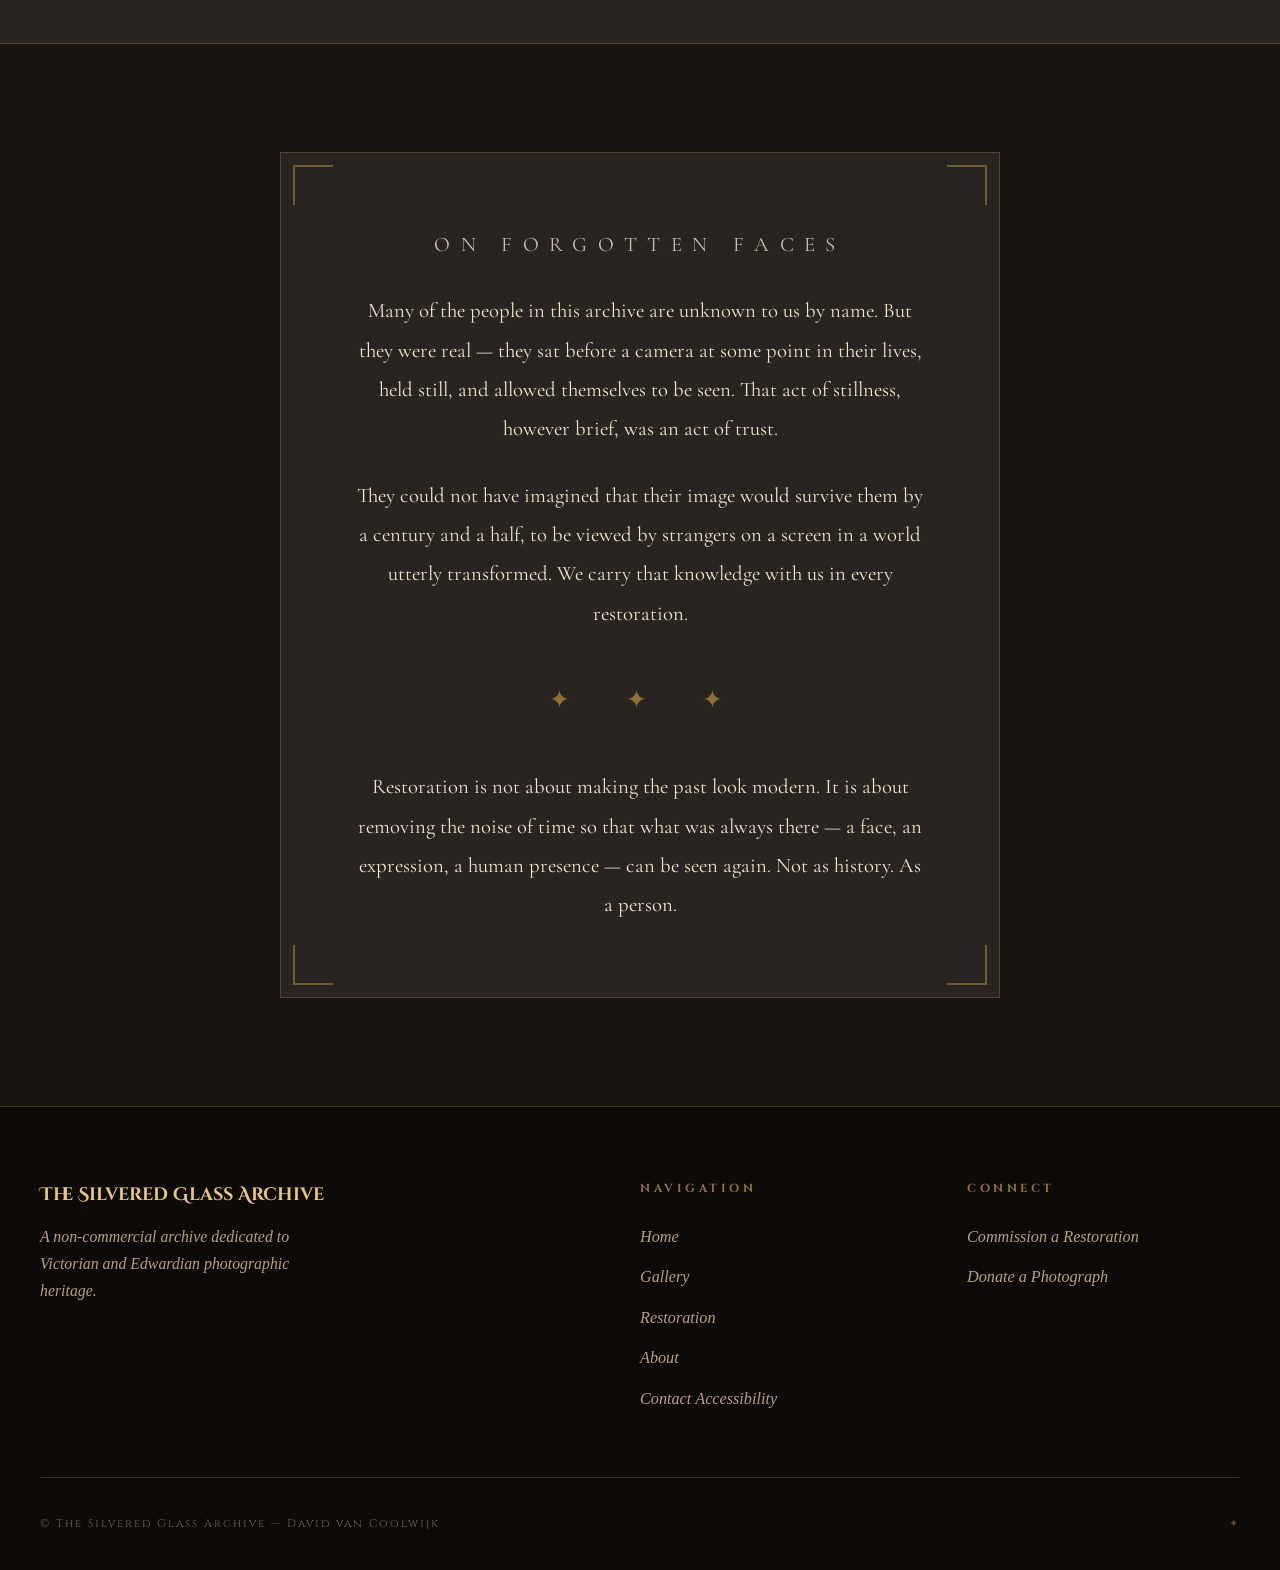
==== commit dbcc109b: "Add files via upload" ====
--- a/about.html
+++ b/about.html
@@ -3,7 +3,52 @@
 <head>
   <meta charset="UTF-8">
   <meta name="viewport" content="width=device-width, initial-scale=1.0">
-  <title>About — The Silvered Glass Archive</title>
+  <title>About David van Coolwijk — Historian & Digital Restoration Artist</title>
+  <!-- Favicon -->
+  <link rel="icon" type="image/svg+xml" href="[data-uri]">
+
+  <!-- Primary SEO -->
+  <meta name="description" content="David van Coolwijk is a Dutch independent historian, storyteller, and digital restoration artist based in Naarden. Dedicated to preserving Victorian and Edwardian photographic heritage.">
+  <meta name="keywords" content="David van Coolwijk, Dutch historian, digital restoration artist, Naarden Netherlands, Victorian photograph collector, Edwardian photo restoration">
+  <meta name="author" content="David van Coolwijk">
+  <meta name="robots" content="index, follow">
+  <link rel="canonical" href="https://silveredglass.nl/about">
+
+  <!-- Open Graph (Facebook, LinkedIn) -->
+  <meta property="og:type" content="website">
+  <meta property="og:title" content="About David van Coolwijk — Historian & Digital Restoration Artist">
+  <meta property="og:description" content="David van Coolwijk is a Dutch independent historian, storyteller, and digital restoration artist based in Naarden. Dedicated to preserving Victorian and Edwardian photographic heritage.">
+  <meta property="og:site_name" content="The Silvered Glass Archive">
+  <meta property="og:locale" content="en_GB">
+
+  <!-- Twitter Card -->
+  <meta name="twitter:card" content="summary_large_image">
+  <meta name="twitter:title" content="About David van Coolwijk — Historian & Digital Restoration Artist">
+  <meta name="twitter:description" content="David van Coolwijk is a Dutch independent historian, storyteller, and digital restoration artist based in Naarden. Dedicated to preserving Victorian and Edwardian photographic heritage.">
+  <meta name="twitter:creator" content="@DavidvanCoolwijk">
+
+  <!-- Structured Data (JSON-LD) -->
+  <script type="application/ld+json">
+  {
+    "@context": "https://schema.org",
+    "@type": "WebPage",
+    "name": "About David van Coolwijk — Historian & Digital Restoration Artist",
+    "description": "David van Coolwijk is a Dutch independent historian, storyteller, and digital restoration artist based in Naarden. Dedicated to preserving Victorian and Edwardian photographic heritage.",
+    "url": "https://silveredglass.nl/about",
+    "author": {
+      "@type": "Person",
+      "name": "David van Coolwijk",
+      "jobTitle": "Independent Historian & Digital Restoration Artist",
+      "address": {
+        "@type": "PostalAddress",
+        "addressLocality": "Naarden",
+        "addressCountry": "NL"
+      }
+    },
+    "inLanguage": "en"
+  }
+  </script>
+
   <style>
 @import url('https://fonts.googleapis.com/css2?family=IM+Fell+English:ital@0;1&family=IM+Fell+English+SC&family=Cinzel+Decorative:wght@400;700&family=Cinzel:wght@400;500;600&family=Cormorant+Garamond:ital,wght@0,300;0,400;0,500;0,600;1,300;1,400;1,500&display=swap');
 
@@ -1245,7 +1290,8 @@
       <li><a href="gallery.html">Gallery</a></li>
       <li><a href="restoration.html">Restoration</a></li>
       <li><a href="about.html">About</a></li>
-      <li><a href="contact.html">Contact</a></li>
+      <li><a href="contact.html">Contact</a>
+          <a href="accessibility.html">Accessibility</a></li>
     </ul>
   </div>
 </nav>
@@ -1345,7 +1391,8 @@
 <footer class="site-footer">
   <div class="footer-inner">
     <div class="footer-brand"><h3>The Silvered Glass Archive</h3><p>A non-commercial archive dedicated to Victorian and Edwardian photographic heritage.</p></div>
-    <div class="footer-col"><h4>Navigation</h4><ul><li><a href="index.html">Home</a></li><li><a href="gallery.html">Gallery</a></li><li><a href="restoration.html">Restoration</a></li><li><a href="about.html">About</a></li><li><a href="contact.html">Contact</a></li></ul></div>
+    <div class="footer-col"><h4>Navigation</h4><ul><li><a href="index.html">Home</a></li><li><a href="gallery.html">Gallery</a></li><li><a href="restoration.html">Restoration</a></li><li><a href="about.html">About</a></li><li><a href="contact.html">Contact</a>
+          <a href="accessibility.html">Accessibility</a></li></ul></div>
     <div class="footer-col"><h4>Connect</h4><ul><li><a href="contact.html">Commission a Restoration</a></li><li><a href="contact.html">Donate a Photograph</a></li></ul></div>
   </div>
   <div class="footer-bottom"><p>© The Silvered Glass Archive — David van Coolwijk</p><p style="color:var(--gold);opacity:.5;">✦</p></div>
